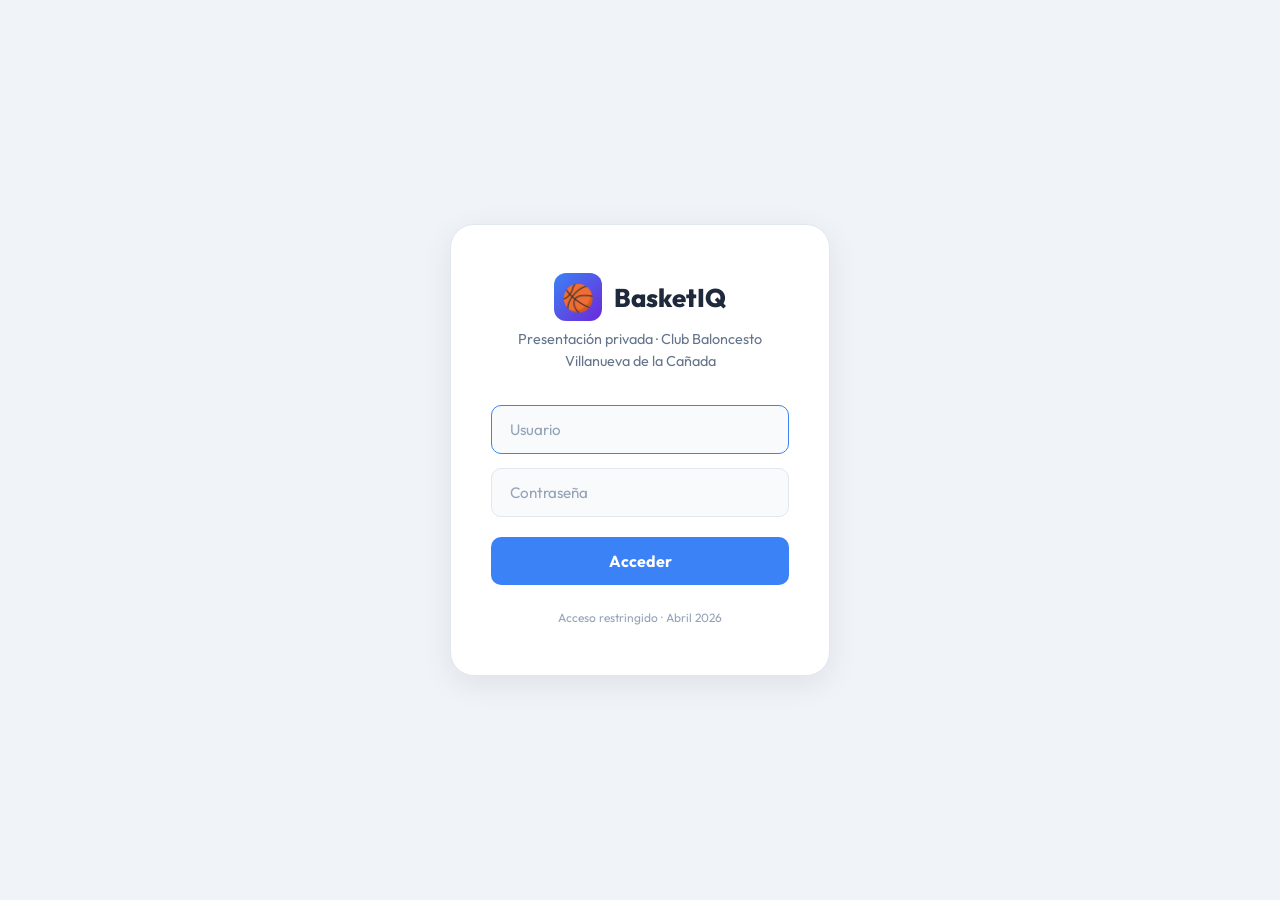
==== pitch-club-deploy/index.html @ 44822c70 "feat: add basketball emoji favicon" ====
<!DOCTYPE html>
<html lang="es">
<head>
  <meta charset="UTF-8" />
  <meta name="viewport" content="width=device-width, initial-scale=1.0" />
  <meta name="robots" content="noindex, nofollow" />
  <link rel="icon" href="data:image/svg+xml,<svg xmlns='http://www.w3.org/2000/svg' viewBox='0 0 100 100'><text y='.9em' font-size='90'>🏀</text></svg>">
  <title>BasketIQ — Presentación Club Baloncesto Villanueva de la Cañada</title>
  <link rel="preconnect" href="https://fonts.googleapis.com" />
  <link rel="preconnect" href="https://fonts.gstatic.com" crossorigin />
  <link href="https://fonts.googleapis.com/css2?family=Outfit:wght@300;400;600;700;800&display=swap" rel="stylesheet" />
  <style>
    #login-gate{position:fixed;inset:0;z-index:10000;background:#f0f4f8;display:flex;align-items:center;justify-content:center;font-family:'Outfit',sans-serif}
    .login-box{background:#fff;border:1px solid #e2e8f0;border-radius:24px;padding:48px 40px;width:380px;max-width:90vw;text-align:center;box-shadow:0 8px 32px rgba(0,0,0,0.08)}
    .login-logo{display:flex;align-items:center;justify-content:center;gap:12px;margin-bottom:8px}
    .login-logo-mark{width:48px;height:48px;border-radius:12px;background:linear-gradient(135deg,#3b82f6,#6d28d9);display:flex;align-items:center;justify-content:center;font-size:26px}
    .login-logo-text{font-size:1.6rem;font-weight:800;color:#1e293b}
    .login-subtitle{color:#64748b;font-size:0.9rem;margin-bottom:32px}
    .login-field{width:100%;padding:14px 18px;background:#f8fafc;border:1px solid #e2e8f0;border-radius:10px;color:#1e293b;font-family:'Outfit',sans-serif;font-size:0.95rem;margin-bottom:14px;outline:none;transition:border-color .2s}
    .login-field::placeholder{color:#94a3b8}
    .login-field:focus{border-color:#3b82f6}
    .login-btn{width:100%;padding:14px;background:#3b82f6;color:#fff;border:none;border-radius:10px;font-family:'Outfit',sans-serif;font-size:1rem;font-weight:700;cursor:pointer;transition:all .2s;margin-top:6px}
    .login-btn:hover{background:#2563eb;transform:translateY(-1px)}
    .login-error{display:none;color:#ef4444;font-size:0.85rem;margin-top:14px}
    .login-footer{color:#94a3b8;font-size:0.75rem;margin-top:24px}
    :root{--bg:#f8fafc;--text:#1e293b;--muted:#64748b;--blue:#2563eb;--blue-dim:rgba(37,99,235,0.08);--blue-glow:rgba(37,99,235,0.25);--red:#dc2626;--green:#059669;--wa-green:#25d366;--glass:rgba(255,255,255,0.85);--glass-border:rgba(0,0,0,0.08);--card-shadow:0 2px 12px rgba(0,0,0,0.06)}
    *,*::before,*::after{margin:0;padding:0;box-sizing:border-box}
    html{scroll-behavior:smooth}
    body{font-family:'Outfit',sans-serif;background:var(--bg);color:var(--text)}
    #topnav{position:fixed;top:0;left:0;right:0;z-index:900;background:rgba(248,250,252,0.92);backdrop-filter:blur(12px);border-bottom:1px solid var(--glass-border);display:flex;align-items:center;justify-content:space-between;padding:0 40px;height:48px}
    .nav-logo{display:flex;align-items:center;gap:8px;font-weight:800;font-size:1.1rem;color:var(--text);text-decoration:none}
    .nav-logo-mark{width:32px;height:32px;border-radius:8px;background:linear-gradient(135deg,var(--blue),#6d28d9);display:flex;align-items:center;justify-content:center;font-size:17px}
    .nav-links{display:flex;gap:4px}
    .nav-links a{color:var(--muted);text-decoration:none;font-size:0.85rem;font-weight:600;padding:8px 14px;border-radius:8px;transition:all .2s}
    .nav-links a:hover{color:var(--text);background:rgba(0,0,0,0.04)}
    .nav-links a.active{color:var(--blue);background:var(--blue-dim)}
    .section{padding:40px 60px 30px;position:relative;overflow:hidden;min-height:100vh;display:flex;flex-direction:column;justify-content:center}
    .section:first-of-type{padding-top:70px}
    .section-inner{max-width:1200px;margin:0 auto}
    .blob{position:absolute;border-radius:50%;filter:blur(100px);opacity:0.05;pointer-events:none;z-index:0}
    .eyebrow{font-size:10px;font-weight:700;text-transform:uppercase;letter-spacing:0.16em;color:var(--blue);margin-bottom:8px}
    h1{font-size:clamp(2rem,3.5vw,3.2rem);font-weight:800;line-height:1.08;margin-bottom:12px;color:var(--text)}
    h2{font-size:clamp(1.6rem,2.6vw,2.2rem);font-weight:800;line-height:1.12;margin-bottom:10px;color:var(--text)}
    h3{font-size:1rem;font-weight:700;margin-bottom:6px;color:var(--text)}
    p{color:var(--muted);line-height:1.6;font-size:0.9rem}
    .accent-blue{color:var(--blue)}
    .text-strong{color:var(--text);font-weight:600}
    .card{background:var(--glass);border:1px solid var(--glass-border);border-radius:14px;padding:16px 20px;box-shadow:var(--card-shadow)}
    .badge{display:inline-block;padding:5px 14px;border-radius:20px;font-size:11px;font-weight:700;text-transform:uppercase}
    .badge-blue{background:var(--blue-dim);color:var(--blue)}
    .badge-green{background:rgba(5,150,105,0.1);color:var(--green)}
    .logo-hero{display:flex;align-items:center;justify-content:center;gap:10px;margin-bottom:16px}
    .logo-mark{width:46px;height:46px;border-radius:12px;background:linear-gradient(135deg,var(--blue),#6d28d9);display:flex;align-items:center;justify-content:center;font-size:26px}
    .logo-text{font-size:1.8rem;font-weight:800}
    .two-col{display:flex;gap:32px;align-items:center;width:100%;max-width:1200px;margin:0 auto}
    .col-left{flex:1;position:relative;z-index:1}
    .col-right{flex:1;position:relative;z-index:1}
    .features-grid{display:grid;grid-template-columns:repeat(3,1fr);gap:14px;max-width:1200px;margin:0 auto}
    .feature-card{background:var(--glass);border:1px solid var(--glass-border);border-radius:14px;padding:18px;text-align:center;box-shadow:var(--card-shadow);transition:transform .2s,box-shadow .2s}
    .feature-card:hover{transform:translateY(-3px);box-shadow:0 8px 24px rgba(0,0,0,0.1)}
    .feature-icon{font-size:32px;margin-bottom:8px}
    .carousel-slide .wa-body .wa-row{display:none!important}
    .carousel-slide .wa-body .wa-row.wa-on{display:flex!important}
    .wa-typing{display:flex;align-items:center;gap:4px;padding:8px 14px;background:#202c33;border-radius:10px;max-width:70px}
    .wa-typing-dot{width:6px;height:6px;border-radius:50%;background:rgba(255,255,255,0.4);animation:waTyping 1.2s infinite}
    .wa-typing-dot:nth-child(2){animation-delay:.2s}
    .wa-typing-dot:nth-child(3){animation-delay:.4s}
    @keyframes waTyping{0%,60%,100%{opacity:.3;transform:translateY(0)}30%{opacity:1;transform:translateY(-3px)}}
    .wa-context-label{display:inline-flex;align-items:center;gap:6px;font-size:0.8rem;font-weight:600;color:var(--muted);margin-bottom:12px;padding:6px 14px;border-radius:20px;background:rgba(37,211,102,0.08);border:1px solid rgba(37,211,102,0.2)}
    .wa-window{border-radius:20px;overflow:hidden;box-shadow:0 16px 48px rgba(0,0,0,0.15)}
    .wa-header{background:#1b6b5c;padding:10px 14px;display:flex;align-items:center;gap:10px}
    .wa-avatar{width:34px;height:34px;border-radius:50%;background:linear-gradient(135deg,#3b82f6,#6d28d9);display:flex;align-items:center;justify-content:center;font-size:18px;font-weight:800;color:#fff}
    .wa-name{font-size:15px;font-weight:700;color:#fff}
    .wa-status{font-size:11px;color:rgba(255,255,255,0.65)}
    .wa-body{background:#111b21;padding:10px;display:flex;flex-direction:column;gap:6px;max-height:55vh;overflow-y:auto}
    .wa-row{display:flex;flex-direction:column}
    .wa-row.out{align-items:flex-end}
    .wa-row.in{align-items:flex-start}
    .wa-bubble{max-width:85%;padding:8px 12px;border-radius:10px;font-size:11.5px;line-height:1.45;color:#e9edef}
    .wa-bubble.out{background:#005c4b;color:#e9f5f3}
    .wa-bubble.in{background:#202c33}
    .wa-meta{font-size:10px;color:rgba(255,255,255,0.38);margin-top:3px}
    .wa-label{font-size:10px;color:#53bdeb;font-weight:700;margin-bottom:5px}
    .wa-list{list-style:none;margin-top:4px;display:flex;flex-direction:column;gap:2px}
    .wa-list li{font-size:10.5px;color:#c8d3db;padding-left:8px;border-left:2px solid var(--wa-green)}
    .carousel-wrap{position:relative;max-width:1200px;margin:0 auto}
    .carousel-pills{display:flex;gap:6px;justify-content:center;margin-bottom:16px;flex-wrap:wrap}
    .carousel-pill{padding:6px 14px;border-radius:20px;font-size:0.78rem;font-weight:600;border:1px solid var(--glass-border);background:var(--glass);color:var(--muted);cursor:pointer;transition:all .2s;box-shadow:var(--card-shadow)}
    .carousel-pill.active{background:var(--blue);color:#fff;border-color:var(--blue)}
    .carousel-pill:hover:not(.active){color:var(--text);border-color:var(--blue)}
    .carousel-track{position:relative;overflow:hidden}
    .carousel-slide{display:none}
    .carousel-slide.active{display:flex;gap:32px;align-items:flex-start}
    .carousel-arrows{display:flex;gap:12px;justify-content:center;margin-top:14px}
    .carousel-arrow{width:38px;height:38px;border-radius:50%;background:var(--glass);border:1px solid var(--glass-border);display:flex;align-items:center;justify-content:center;cursor:pointer;font-size:18px;color:var(--muted);transition:all .2s;box-shadow:var(--card-shadow)}
    .carousel-arrow:hover{color:var(--blue);border-color:var(--blue);transform:scale(1.08)}
    .scroll-hint{display:flex;align-items:center;justify-content:center;gap:6px;margin-top:20px;padding:10px;color:var(--blue);font-size:0.8rem;font-weight:600;text-decoration:none;opacity:0.7;transition:opacity .2s}
    .scroll-hint:hover{opacity:1}
    .scroll-hint svg{animation:bounceDown 1.5s infinite}
    @keyframes bounceDown{0%,100%{transform:translateY(0)}50%{transform:translateY(4px)}}
    .cta-box{background:linear-gradient(135deg,rgba(37,99,235,0.08),rgba(139,92,246,0.06));border:1px solid rgba(37,99,235,0.2);border-radius:16px;padding:40px;text-align:center;max-width:720px;box-shadow:var(--card-shadow)}
    .cta-button{display:inline-block;padding:14px 36px;background:var(--blue);color:#fff;font-size:1rem;font-weight:700;border-radius:10px;text-decoration:none;transition:all .3s;margin-top:24px}
    .cta-button:hover{background:#1d4ed8;transform:translateY(-2px)}
    .scenario-grid{display:grid;grid-template-columns:repeat(3,1fr);gap:14px;max-width:1200px;margin:16px auto 0}
    .scenario-card{background:var(--glass);border:1px solid var(--glass-border);border-radius:14px;padding:18px;box-shadow:var(--card-shadow);transition:transform .2s}
    .scenario-card:hover{transform:translateY(-2px)}
    .scenario-icon{font-size:30px;margin-bottom:8px}
    .scenario-card h3{font-size:0.92rem;color:var(--text);margin-bottom:4px}
    .scenario-card p{font-size:0.78rem}
    .scenario-card ul{list-style:none;margin-top:8px;display:flex;flex-direction:column;gap:3px}
    .scenario-card li{font-size:0.72rem;color:var(--muted);padding-left:8px;border-left:2px solid var(--blue)}
    @media(max-width:1440px){
      .section{padding:36px 40px 28px}.section:first-of-type{padding-top:64px}
      .two-col,.carousel-slide.active{gap:24px}.features-grid,.scenario-grid{gap:12px}
      #topnav{padding:0 24px;height:44px}.nav-links a{padding:5px 10px;font-size:0.78rem}
      .collab-grid{grid-template-columns:1fr 1fr!important}
      .feature-card{padding:14px}.feature-icon{font-size:28px;margin-bottom:6px}
      .feature-card h3{font-size:0.9rem}.feature-card p{font-size:0.82rem}
      .carousel-pills{margin-bottom:12px}
    }
    @media(max-height:900px){
      .section{padding:28px 48px 20px}.section:first-of-type{padding-top:60px}
      h1{font-size:clamp(1.7rem,3vw,2.4rem);margin-bottom:8px}
      h2{font-size:clamp(1.4rem,2.4vw,1.8rem);margin-bottom:8px}
      h3{font-size:0.9rem;margin-bottom:4px}
      p{font-size:0.84rem;line-height:1.5}
      .eyebrow{font-size:9px;margin-bottom:6px}
      .logo-hero{margin-bottom:10px;gap:8px}
      .logo-mark{width:38px;height:38px;font-size:22px;border-radius:10px}
      .logo-text{font-size:1.5rem}
      .features-grid{gap:10px}.feature-card{padding:12px}
      .feature-icon{font-size:24px;margin-bottom:4px}
      .feature-card h3{font-size:0.82rem}.feature-card p{font-size:0.76rem}
      .card{padding:12px 16px;border-radius:12px}
      .carousel-pills{margin-bottom:10px}
      .carousel-pill{padding:5px 12px;font-size:0.72rem}
      .carousel-arrows{margin-top:8px}
      .carousel-arrow{width:32px;height:32px;font-size:14px}
      .wa-window{border-radius:14px}
      .wa-header{padding:8px 12px}
      .wa-avatar{width:28px;height:28px;font-size:13px}
      .wa-name{font-size:12px}.wa-status{font-size:9px}
      .wa-body{padding:8px;gap:4px;max-height:45vh}
      .wa-bubble{padding:6px 10px;font-size:10.5px;line-height:1.4;border-radius:8px}
      .wa-meta{font-size:8px}
      .wa-label{font-size:8.5px}
      .wa-list li{font-size:9.5px}
      .wa-context-label{font-size:0.7rem;padding:4px 10px;margin-bottom:6px}
      .scenario-grid{gap:10px;margin-top:12px}
      .scenario-card{padding:14px}
      .scenario-icon{font-size:24px;margin-bottom:6px}
      .scenario-card h3{font-size:0.84rem}
      .scenario-card p{font-size:0.72rem}
      .scenario-card li{font-size:0.68rem}
      #topnav{height:40px}
      .nav-logo{font-size:0.95rem}
      .nav-logo-mark{width:26px;height:26px;font-size:14px}
      /* Founders compact for laptop */
      #s7{padding-top:20px!important;padding-bottom:10px!important}
      #s7 h2{margin-bottom:2px!important}
      #s7>.section-inner>p{margin-bottom:14px!important;font-size:0.82rem!important}
      #s7>.section-inner>div:last-child{gap:14px!important}
      #s7 .card>div:first-child{padding:10px 14px!important}
      #s7 .card>div:last-child{padding:10px 14px!important}
      #s7 .card h3{font-size:0.88rem!important}
      #s7 .card .avatar-ring,#s7 .card>div:first-child>div>div:first-child{width:48px!important;height:48px!important}
      #s7 .card>div:first-child>div{gap:10px!important}
      #s7 .card>div:last-child>p:first-child{font-size:0.7rem!important;line-height:1.5!important;margin-bottom:8px!important}
      #s7 .card>div:last-child>div{padding:8px 10px!important;margin-bottom:8px!important}
      #s7 .card>div:last-child>div>div{gap:4px!important}
      #s7 .card>div:last-child>div>div>div span{font-size:12px!important}
      #s7 .card>div:last-child>div>div>div>div>p{font-size:0.62rem!important}
      #s7 .card>div:last-child>p[style*="uppercase"]{font-size:0.6rem!important;margin-bottom:4px!important}
      #s7 .card>div:last-child>div[style*="flex-direction:column"]>div{padding:3px 0!important}
      #s7 .card>div:last-child>div[style*="flex-direction:column"]>div p{font-size:0.62rem!important}
      #s7 .card>div:last-child>div[style*="flex-direction:column"]>div p+p{font-size:0.56rem!important}
      #s7 .card>div:last-child>div[style*="flex-wrap"]{gap:3px!important;margin-bottom:8px!important}
      #s7 .card>div:last-child>div[style*="flex-wrap"] span{font-size:0.54rem!important;padding:2px 6px!important}
      #s7 .card>div:last-child>div[style*="border-left"]{padding:6px 10px!important}
      #s7 .card>div:last-child>div[style*="border-left"] p{font-size:0.62rem!important;line-height:1.4!important}
      #s7 .card>div:last-child>div[style*="grid-template"]{gap:4px!important;margin-bottom:8px!important}
      #s7 .card>div:last-child>div[style*="grid-template"]>div{padding:5px 4px!important}
      #s7 .card>div:last-child>div[style*="grid-template"]>div>p:first-child{font-size:0.78rem!important}
      #s7 .card>div:last-child>div[style*="grid-template"]>div>p:last-child{font-size:0.5rem!important}
    }
    @media(max-width:1200px){
      .section{padding:48px 32px 40px}
      .two-col,.carousel-slide.active{flex-direction:column;gap:24px}
      .features-grid{grid-template-columns:repeat(2,1fr)}
      .scenario-grid{grid-template-columns:repeat(2,1fr)}
      .phase-grid-3{grid-template-columns:repeat(2,1fr)!important}
      .collab-grid{grid-template-columns:1fr!important}
      .onto-main-grid{grid-template-columns:1fr!important;gap:24px!important}
      .onto-main-grid>div:nth-child(2){order:-1}
      .onto-arrows-abs{display:none!important}
    }
    @media(max-width:768px){
      .section{padding:32px 20px}.section:first-of-type{padding-top:80px}
      .features-grid,.scenario-grid{grid-template-columns:1fr}
      .carousel-pills{gap:6px}.carousel-pill{padding:6px 12px;font-size:0.75rem}
      .nav-links{display:none}h1{font-size:2rem}h2{font-size:1.6rem}
      .phase-grid-3{grid-template-columns:1fr!important}
    }
  </style>
</head>
<body>
  <div id="login-gate">
    <div class="login-box">
      <div class="login-logo"><div class="login-logo-mark">🏀</div><span class="login-logo-text">BasketIQ</span></div>
      <p class="login-subtitle">Presentación privada · Club Baloncesto Villanueva de la Cañada</p>
      <form id="login-form" autocomplete="off">
        <input class="login-field" id="user-input" type="text" placeholder="Usuario" autofocus />
        <input class="login-field" id="pass-input" type="password" placeholder="Contraseña" />
        <button class="login-btn" type="submit">Acceder</button>
        <p class="login-error" id="login-error">Usuario o contraseña incorrectos</p>
      </form>
      <p class="login-footer">Acceso restringido · Abril 2026</p>
    </div>
  </div>
  <div id="pitch-wrap" style="display:none;">
  <nav id="topnav">
    <a href="#s1" class="nav-logo"><div class="nav-logo-mark">🏀</div>BasketIQ</a>
    <div class="nav-links">
      <a href="#s1" data-section="s1">Inicio</a>
      <a href="#s2" data-section="s2">Qué es</a>
      <a href="#carousel-section" data-section="carousel-section">Ejemplos</a>
      <a href="#s3" data-section="s3">Casos de uso</a>
      <a href="#s4" data-section="s4">Tecnología</a>
      <a href="#s5" data-section="s5">Roadmap</a>
      <a href="#s5b" data-section="s5b">Colaboración</a>
      <a href="#s7" data-section="s7">Fundadores</a>
    </div>
  </nav>

  <!-- ══ Hero ══ -->
  <section id="s1" class="section" style="text-align:center;">
    <div class="blob" style="width:500px;height:500px;background:linear-gradient(135deg,var(--blue),#6d28d9);top:-150px;left:-100px;"></div>
    <div class="blob" style="width:400px;height:400px;background:var(--red);bottom:-100px;right:-150px;"></div>
    <div class="section-inner">
      <div class="logo-hero"><div class="logo-mark">🏀</div><span class="logo-text">BasketIQ</span></div>
      <div class="eyebrow">Presentación Club Baloncesto Villanueva de la Cañada</div>
      <h1>Tu asistente inteligente<br>para el día a día del <span class="accent-blue">club</span></h1>
      <p style="max-width:720px;margin:0 auto 20px;font-size:1rem;">Una inteligencia artificial que responde tus preguntas, te ayuda a planificar y te ahorra horas de trabajo. Todo desde WhatsApp.</p>
      <div class="features-grid">
        <div class="feature-card"><div class="feature-icon">💬</div><h3>Pregunta y obtén respuestas</h3><p>Ejercicios, progresiones, correcciones. Como hablar con un experto.</p></div>
        <div class="feature-card"><div class="feature-icon">📊</div><h3>Organiza tu temporada</h3><p>Planificación, scouting, evaluaciones. Todo en un mismo lugar.</p></div>
        <div class="feature-card"><div class="feature-icon">⚡</div><h3>Ahorra tiempo</h3><p>Deja que la IA haga el trabajo pesado. Céntrate en entrenar.</p></div>
      </div>
    </div>
  </section>

  <!-- ══ Quick Win #1 ══ -->
  <section id="s2" class="section" style="text-align:center;">
    <div class="blob" style="width:500px;height:500px;background:var(--blue);top:-100px;left:50%;transform:translateX(-50%);"></div>
    <div class="section-inner">
      <div class="eyebrow">Quick Win #1: Preparación y Ejecución de Entrenamientos</div>
      <h2>La IA que conoce tu <span class="accent-blue">contexto</span></h2>
      <p style="max-width:800px;margin:0 auto 16px;">BasketIQ no solo responde preguntas. Conoce tu programa, tu progresión y adapta las recomendaciones a donde estás y hacia dónde vas.</p>
      <div class="features-grid" style="max-width:1100px;">
        <div class="feature-card"><div class="feature-icon">💬</div><h3>Consulta de ejercicios</h3><p>Con contexto de tu programación y nivel del equipo</p></div>
        <div class="feature-card"><div class="feature-icon">📈</div><h3>Progresiones inteligentes</h3><p>Sabe qué habéis trabajado y qué viene después</p></div>
        <div class="feature-card"><div class="feature-icon">💪</div><h3>Preparación física</h3><p>Trabajo aeróbico, fuerza, agilidad adaptado a edad</p></div>
        <div class="feature-card"><div class="feature-icon">🔄</div><h3>Feedback continuo</h3><p>Ajusta la programación según tus observaciones</p></div>
        <div class="feature-card"><div class="feature-icon">✅</div><h3>Gestión asistencias</h3><p>Control de quién viene y adapta los grupos</p></div>
        <div class="feature-card"><div class="feature-icon">📝</div><h3>Registro post-sesión</h3><p>Reflexión sobre qué funcionó para mejorar</p></div>
      </div>
    </div>
  </section>

  <!-- ══ Carousel: 5 Ejemplos WhatsApp ══ -->
  <section id="carousel-section" class="section">
    <div class="blob" style="width:400px;height:400px;background:var(--blue);top:-80px;left:-100px;"></div>
    <div class="section-inner">
      <div style="text-align:center;margin-bottom:12px;">
        <div class="eyebrow">Así funciona en la práctica</div>
        <h2>Ejemplos reales en <span class="accent-blue">WhatsApp</span></h2>
        <p style="max-width:700px;margin:0 auto 4px;">Navega entre los 5 ejemplos para ver cómo BasketIQ asiste al entrenador en su día a día.</p>
      </div>
      <div class="carousel-wrap">
        <div class="carousel-pills">
          <button class="carousel-pill active" data-slide="0">1. Contexto</button>
          <button class="carousel-pill" data-slide="1">2. Prep. Física</button>
          <button class="carousel-pill" data-slide="2">3. Feedback</button>
          <button class="carousel-pill" data-slide="3">4. Crónicas</button>
          <button class="carousel-pill" data-slide="4">5. Multimedia</button>
        </div>
        <div class="carousel-track">

          <!-- Carousel 1: Contexto -->
          <div class="carousel-slide active" data-index="0">
            <div class="col-left">
              <div class="eyebrow">Ejemplo 1: Contexto de Programación</div>
              <h2>La IA conoce<br>tu <span class="accent-blue">progresión</span></h2>
              <p style="margin-bottom:20px;">Es miércoles por la tarde. Necesitas ejercicios para tu Sub-14. La IA sabe que llevas 3 semanas trabajando defensa individual y que el objetivo del mes es transiciones.</p>
              <div class="card" style="background:var(--blue-dim);margin-bottom:14px;">
                <h3 style="color:var(--blue);margin-bottom:10px;">🧠 Contexto que tiene la IA:</h3>
                <ul style="list-style:none;display:flex;flex-direction:column;gap:8px;">
                  <li style="font-size:0.88rem;color:var(--muted);">• Equipo: Sub-14 Masculino</li>
                  <li style="font-size:0.88rem;color:var(--muted);">• Mes actual: Septiembre (pretemporada)</li>
                  <li style="font-size:0.88rem;color:var(--muted);">• Semanas previas: Defensa individual (postura, desplazamientos)</li>
                  <li style="font-size:0.88rem;color:var(--muted);">• Objetivo del mes: Transiciones defensa-ataque</li>
                  <li style="font-size:0.88rem;color:var(--muted);">• Próxima sesión: Miércoles 18:00-19:30h</li>
                </ul>
              </div>
              <div class="card"><p style="font-size:0.88rem;"><strong style="color:var(--blue);">💡 Diferencia clave:</strong> No te da ejercicios genéricos. Te da LA PROGRESIÓN LÓGICA basada en lo que ya habéis trabajado.</p></div>
            </div>
            <div class="col-right">
              <div class="wa-context-label">📱 Así se ve en tu WhatsApp</div>
              <div class="wa-window">
                <div class="wa-header"><div class="wa-avatar">IQ</div><div><div class="wa-name">BasketIQ Assistant</div><div class="wa-status">● Disponible 24/7</div></div></div>
                <div class="wa-body">
                  <div class="wa-row out"><div class="wa-bubble out">Necesito ejercicios para mañana, defensa y transiciones</div><div class="wa-meta">16:15</div></div>
                  <div class="wa-row in"><div class="wa-bubble in" style="background:rgba(59,130,246,0.15);"><div class="wa-label">📊 Contexto detectado</div>Sub-14 · Miércoles 18:00h<br>Llevas 3 semanas en defensa individual.<br>Objetivo mes: transiciones def-ataque</div><div class="wa-meta">16:15</div></div>
                  <div class="wa-row in"><div class="wa-bubble in"><div class="wa-label">BasketIQ · Progresión Sugerida</div>Perfecto momento para <strong>conectar defensa con transición</strong>. Progresión:<ul class="wa-list"><li><strong>Calentamiento (10'):</strong> Desplazamientos defensivos + sprint</li><li><strong>Drill 1 (15'):</strong> 1c1 → contraataque 1c0</li><li><strong>Drill 2 (20'):</strong> 2c2 → rebote def → transición 2c1</li><li><strong>Drill 3 (15'):</strong> 3c3 media pista con reglas transición</li><li><strong>Juego (25'):</strong> 5c5 con bonus puntos en transición</li></ul><div style="margin-top:8px;padding:8px;background:rgba(16,185,129,0.1);border-radius:6px;font-size:11px;">✓ Conecta con trabajo previo de defensa individual<br>✓ Introduce objetivo del mes (transiciones)<br>✓ Progresión lógica: 1c1 → 2c2 → 3c3 → 5c5</div></div><div class="wa-meta">16:16</div></div>
                </div>
              </div>
            </div>
          </div>

          <!-- Carousel 2: Prep. Física -->
          <div class="carousel-slide" data-index="1">
            <div class="col-left">
              <div class="eyebrow">Ejemplo 2: Preparación Física</div>
              <h2>Trabajo físico<br><span class="accent-blue">adaptado</span> a la edad</h2>
              <p style="margin-bottom:20px;">La IA conoce las recomendaciones de OMS, NSCA y federaciones. No es lo mismo Sub-12 (juegos y peso corporal) que Sub-16 (ya pueden hacer fuerza supervisada).</p>
              <div class="card" style="margin-bottom:14px;"><h3 style="color:var(--blue);margin-bottom:10px;">📚 Fuentes Integradas:</h3><ul style="list-style:none;display:flex;flex-direction:column;gap:8px;"><li style="font-size:0.88rem;color:var(--muted);">• OMS: Recomendaciones actividad física 5-17 años</li><li style="font-size:0.88rem;color:var(--muted);">• NSCA: Youth Resistance Training (seguridad)</li><li style="font-size:0.88rem;color:var(--muted);">• USA Basketball: Ratios entreno/competición</li><li style="font-size:0.88rem;color:var(--muted);">• Swedish Framework: Desarrollo físico por etapas</li></ul></div>
              <div class="card" style="background:var(--blue-dim);"><h3 style="color:var(--blue);margin-bottom:10px;">⚡ Diferencias Clave por Edad:</h3><ul style="list-style:none;display:flex;flex-direction:column;gap:8px;"><li style="font-size:0.88rem;color:var(--muted);"><strong class="text-strong">Sub-10/12:</strong> Juegos, coordinación, NO cargas</li><li style="font-size:0.88rem;color:var(--muted);"><strong class="text-strong">Sub-14:</strong> Base aeróbica, introducir fuerza ligera</li><li style="font-size:0.88rem;color:var(--muted);"><strong class="text-strong">Sub-16/18:</strong> Fuerza funcional, potencia, prevención</li></ul></div>
            </div>
            <div class="col-right">
              <div class="wa-context-label">📱 Así se ve en tu WhatsApp</div>
              <div class="wa-window">
                <div class="wa-header"><div class="wa-avatar">IQ</div><div><div class="wa-name">BasketIQ Assistant</div><div class="wa-status">● Disponible 24/7</div></div></div>
                <div class="wa-body">
                  <div class="wa-row out"><div class="wa-bubble out">Necesito trabajo físico específico para Sub-16 en pretemporada</div><div class="wa-meta">09:12</div></div>
                  <div class="wa-row in"><div class="wa-bubble in"><div class="wa-label">BasketIQ · Preparación Física Sub-16</div>Para Sub-16 en pretemporada, priorizamos <strong>base aeróbica + fuerza funcional</strong>:<ul class="wa-list"><li><strong>Aeróbico:</strong> Intervalos pista entera (30"/30" x 8 series)</li><li><strong>Fuerza tren inferior:</strong> Sentadillas, lunges, saltos (3x12)</li><li><strong>Core:</strong> Planks, russian twist (3x30")</li><li><strong>Agilidad:</strong> Escalera coordinación + cambios dirección</li></ul><div style="margin-top:8px;padding:8px;background:rgba(251,191,36,0.1);border-radius:6px;font-size:11px;">⚠️ Sub-16: Ya pueden hacer fuerza supervisada.<br>Ratio: 60% aeróbico, 30% fuerza, 10% flexibilidad.</div></div><div class="wa-meta">09:13</div></div>
                  <div class="wa-row out"><div class="wa-bubble out">¿Y para Sub-12? Tengo ese equipo también</div><div class="wa-meta">09:14</div></div>
                  <div class="wa-row in"><div class="wa-bubble in"><div class="wa-label">BasketIQ · Preparación Física Sub-12</div><strong>Sub-12 es diferente</strong> — prioridad en <strong>desarrollo motor y diversión</strong>:<ul class="wa-list"><li><strong>Juegos aeróbicos:</strong> Relevos, pilla-pilla con balón</li><li><strong>Saltos y coordinación:</strong> Comba, saltos a una pierna</li><li><strong>Fuerza con peso corporal:</strong> Animales (rana, cangrejo, oso)</li><li><strong>NO fuerza con cargas</strong> — demasiado jóvenes</li></ul><div style="margin-top:8px;padding:8px;background:rgba(16,185,129,0.1);border-radius:6px;font-size:11px;">✓ OMS recomienda: 60 min/día actividad moderada-vigorosa<br>✓ Fuerza ósea 3 días/semana (saltos, no cargas)</div></div><div class="wa-meta">09:15</div></div>
                </div>
              </div>
            </div>
          </div>

          <!-- Carousel 3: Feedback -->
          <div class="carousel-slide" data-index="2">
            <div class="col-left">
              <div class="eyebrow">Ejemplo 3: Feedback y Ajuste</div>
              <h2>La IA aprende<br>de tu <span class="accent-blue">feedback</span></h2>
              <p style="margin-bottom:20px;">Después de cada sesión, le cuentas a la IA qué funcionó y qué no. Esto ajusta automáticamente la programación futura.</p>
              <div class="card" style="margin-bottom:14px;background:var(--blue-dim);"><h3 style="color:var(--blue);margin-bottom:10px;">🔄 Ciclo de Mejora Continua:</h3><ul style="list-style:none;display:flex;flex-direction:column;gap:8px;"><li style="font-size:0.88rem;color:var(--muted);">1. <strong class="text-strong">Planificas</strong> la sesión con IA</li><li style="font-size:0.88rem;color:var(--muted);">2. <strong class="text-strong">Ejecutas</strong> el entrenamiento</li><li style="font-size:0.88rem;color:var(--muted);">3. <strong class="text-strong">Registras</strong> feedback post-sesión</li><li style="font-size:0.88rem;color:var(--muted);">4. <strong class="text-strong">IA ajusta</strong> próximas sesiones</li></ul></div>
              <div class="card"><p style="font-size:0.88rem;"><strong style="color:var(--green);">✓ Resultado:</strong> Tu programación mejora cada semana. No repites errores. La IA adapta el ritmo al nivel real del equipo.</p></div>
            </div>
            <div class="col-right">
              <div class="wa-context-label">📱 Así se ve en tu WhatsApp</div>
              <div class="wa-window">
                <div class="wa-header"><div class="wa-avatar">IQ</div><div><div class="wa-name">BasketIQ Assistant</div><div class="wa-status">● Disponible 24/7</div></div></div>
                <div class="wa-body">
                  <div class="wa-row out"><div class="wa-bubble out">El drill de 2c2 con transición de ayer fue muy caótico. Los chicos no entendían cuándo empezaba la transición</div><div class="wa-meta">Jueves 20:15</div></div>
                  <div class="wa-row in"><div class="wa-bubble in"><div class="wa-label">BasketIQ · Registro y Ajuste</div>Gracias por el feedback. He registrado:<br><strong>"Drill 2c2→transición: caótico, falta claridad en inicio"</strong><br><br><strong>Ajuste sugerido para próxima vez:</strong><ul class="wa-list"><li>Añadir señal clara: rebote defensivo = START transición</li><li>Simplificar: 2c2 media pista primero, luego pista completa</li><li>Regresión: Hacer primero 2c1 (ventaja numérica)</li></ul></div><div class="wa-meta">20:16</div></div>
                  <div class="wa-row out"><div class="wa-bubble out">Perfecto. ¿Y para la semana que viene?</div><div class="wa-meta">20:17</div></div>
                  <div class="wa-row in"><div class="wa-bubble in"><div class="wa-label">BasketIQ · Plan Ajustado</div>He modificado tu programación:<br><br><strong>Lunes:</strong> Repetir 2c1 controlado (ventaja)<br><strong>Miércoles:</strong> 2c2 media pista con señal clara<br><strong>Viernes:</strong> Si funciona, probar pista completa<div style="margin-top:8px;padding:8px;background:rgba(59,130,246,0.1);border-radius:6px;font-size:11px;">📊 Progresión ajustada basada en tu feedback.<br>No avanzamos hasta dominar el paso anterior.</div></div><div class="wa-meta">20:17</div></div>
                </div>
              </div>
            </div>
          </div>

          <!-- Carousel 4: Crónicas -->
          <div class="carousel-slide" data-index="3">
            <div class="col-left">
              <div class="eyebrow">Ejemplo 4: Crónicas Postpartido</div>
              <h2>Genera crónicas<br><span class="accent-blue">sin esfuerzo</span></h2>
              <p style="margin-bottom:20px;">Fin del partido. Dictas tus observaciones a la IA por WhatsApp. En 2 minutos tienes una crónica completa lista para compartir con familias y redes sociales.</p>
              <div class="card" style="margin-bottom:14px;"><h3 style="color:#ef4444;margin-bottom:10px;">❌ Sin BasketIQ:</h3><ul style="list-style:none;display:flex;flex-direction:column;gap:8px;"><li style="font-size:0.88rem;color:var(--muted);">• Llegar a casa a las 23:00h</li><li style="font-size:0.88rem;color:var(--muted);">• Escribir crónica durante 1 hora</li><li style="font-size:0.88rem;color:var(--muted);">• Padres esperando hasta el lunes</li></ul></div>
              <div class="card" style="background:var(--blue-dim);"><h3 style="color:var(--blue);margin-bottom:10px;">✓ Con BasketIQ:</h3><ul style="list-style:none;display:flex;flex-direction:column;gap:8px;"><li style="font-size:0.88rem;color:var(--muted);">• Dictas notas en el coche (2 min)</li><li style="font-size:0.88rem;color:var(--muted);">• IA genera crónica completa</li><li style="font-size:0.88rem;color:var(--muted);">• Familias reciben info esa noche</li></ul></div>
            </div>
            <div class="col-right">
              <div class="wa-context-label">📱 Así se ve en tu WhatsApp</div>
              <div class="wa-window">
                <div class="wa-header"><div class="wa-avatar">IQ</div><div><div class="wa-name">BasketIQ Assistant</div><div class="wa-status">● Disponible 24/7</div></div></div>
                <div class="wa-body">
                  <div class="wa-row out"><div class="wa-bubble out">🎤 [Audio 1:34] Crónica partido Sub-14: Victoria 68-54 contra Las Rozas. Gran partido defensivo. Muy bien los rebotes. Destacar a Pablo #7 con 18 puntos y Marcos #12 con 8 asistencias. En negativo, muchas pérdidas en el tercer cuarto.</div><div class="wa-meta">Sáb 21:45</div></div>
                  <div class="wa-row in"><div class="wa-bubble in"><div class="wa-label">BasketIQ · Generando crónica...</div>⏳ Procesando audio y contexto del partido...</div><div class="wa-meta">21:45</div></div>
                  <div class="wa-row in"><div class="wa-bubble in"><div class="wa-label">✓ Crónica generada</div><strong>Victoria del Sub-14 ante CB Las Rozas (68-54)</strong><br><br>Gran jornada para nuestro Sub-14 que suma su tercera victoria consecutiva. El equipo mostró una solidez defensiva destacable, controlando el rebote y limitando las opciones del rival.<br><br><strong>Destacados:</strong><br>🔥 Pablo #7: 18 puntos, MVP del partido<br>🎯 Marcos #12: 8 asistencias, gran visión de juego<br>🛡️ Gran trabajo defensivo colectivo<br><br><strong>Aspectos a mejorar:</strong><br>Tercer cuarto complicado con pérdidas de balón. Trabajaremos el cuidado del balón bajo presión esta semana.<br><br>¡Enhorabuena chicos! 🏀💙<div style="margin-top:8px;padding:8px;background:rgba(16,185,129,0.1);border-radius:6px;font-size:11px;">✓ Lista para copiar y pegar en grupo WhatsApp familias<br>✓ También disponible para RRSS con hashtags</div></div><div class="wa-meta">21:47</div></div>
                </div>
              </div>
            </div>
          </div>

          <!-- Carousel 5: Multimedia -->
          <div class="carousel-slide" data-index="4">
            <div class="col-left">
              <div class="eyebrow">Ejemplo 5: Contenidos Multimedia</div>
              <h2>Publicación<br><span class="accent-blue">automatizada</span></h2>
              <p style="margin-bottom:20px;">Padres y jugadores comparten vídeos y fotos. El entrenador modera y la IA publica automáticamente en la web del club. Sin maquetación, sin trabajo extra.</p>
              <div class="card" style="margin-bottom:14px;"><h3 style="color:#ef4444;margin-bottom:10px;">❌ Sin BasketIQ:</h3><ul style="list-style:none;display:flex;flex-direction:column;gap:8px;"><li style="font-size:0.88rem;color:var(--muted);">• Recibir vídeos por email/WhatsApp</li><li style="font-size:0.88rem;color:var(--muted);">• Descargar, editar metadata manualmente</li><li style="font-size:0.88rem;color:var(--muted);">• Subir a web, maquetar la página</li><li style="font-size:0.88rem;color:var(--muted);">• 1-2 horas por cada contenido</li></ul></div>
              <div class="card" style="background:var(--blue-dim);"><h3 style="color:var(--blue);margin-bottom:10px;">✓ Con BasketIQ:</h3><ul style="list-style:none;display:flex;flex-direction:column;gap:8px;"><li style="font-size:0.88rem;color:var(--muted);">• Reenvías link al chat de IA</li><li style="font-size:0.88rem;color:var(--muted);">• Confirmas categoría y partido</li><li style="font-size:0.88rem;color:var(--muted);">• Publicación automática en la web</li><li style="font-size:0.88rem;color:var(--muted);">• Todo en menos de 1 minuto</li></ul></div>
            </div>
            <div class="col-right">
              <div class="wa-context-label">📱 Así se ve en tu WhatsApp</div>
              <div class="wa-window">
                <div class="wa-header"><div class="wa-avatar">IQ</div><div><div class="wa-name">BasketIQ Assistant</div><div class="wa-status">● Disponible 24/7</div></div></div>
                <div class="wa-body">
                  <div style="background:rgba(255,255,255,0.03);padding:8px 12px;border-radius:8px;margin-bottom:12px;border-left:3px solid rgba(251,191,36,0.5);"><div style="font-size:0.65rem;color:#fbbf24;font-weight:700;margin-bottom:4px;">👨‍👩‍👧 Padre/Jugador → Entrenador</div><div style="font-size:0.75rem;color:#94a3b8;">"¡Mira qué jugada hicimos! He subido este reel: youtube.com/shorts/abc123"</div></div>
                  <div class="wa-row out"><div class="wa-bubble out">youtube.com/shorts/abc123</div><div class="wa-meta">Dom 19:30</div></div>
                  <div class="wa-row in"><div class="wa-bubble in"><div class="wa-label">BasketIQ · Contenido Detectado</div>🎥 He detectado un vídeo de YouTube.<br><br><strong>¿A qué partido/evento pertenece?</strong><br>Por favor indica:<br>• Categoría (ej: Sub-14)<br>• Partido/fecha (ej: vs Villanueva 7-Abril)</div><div class="wa-meta">19:30</div></div>
                  <div class="wa-row out"><div class="wa-bubble out">Sub-14 Masculino, partido vs CB Las Rozas del sábado</div><div class="wa-meta">19:31</div></div>
                  <div class="wa-row in"><div class="wa-bubble in"><div class="wa-label">✓ Confirmado</div>Perfecto. He procesado el vídeo:<br><br><strong>🏀 Sub-14 Masculino</strong><br><strong>📅 CB Las Rozas - 6 Abr 2026</strong><br><br>✅ <strong>Publicado automáticamente</strong> en:<br>• Web del club (sección Sub-14)<br>• Galería multimedia del partido<br><br>Los padres y jugadores ya pueden verlo.<div style="margin-top:8px;padding:8px;background:rgba(16,185,129,0.1);border-radius:6px;font-size:11px;">✓ Sin maquetación manual<br>✓ Sin subidas manuales<br>✓ Todo automatizado</div></div><div class="wa-meta">19:31</div></div>
                </div>
              </div>
            </div>
          </div>

        </div>
        <div class="carousel-arrows"><button class="carousel-arrow" id="prev-arrow">←</button><button class="carousel-arrow" id="next-arrow">→</button></div>
      </div>
    </div>
  </section>

  <!-- ══ Casos de Uso ══ -->
  <section id="s3" class="section">
    <div class="blob" style="width:450px;height:450px;background:var(--green);top:50%;right:-150px;"></div>
    <div class="section-inner">
      <div style="text-align:center;margin-bottom:32px;"><div class="eyebrow">Resumen de Casos de Uso</div><h2>Todo lo que necesitas<br>en <span class="accent-blue">un solo lugar</span></h2></div>
      <div class="scenario-grid">
        <div class="scenario-card" style="border:2px solid var(--blue);background:linear-gradient(135deg,rgba(37,99,235,0.04),rgba(139,92,246,0.03));"><div class="scenario-icon">🏀</div><h3>Asistente del Entrenador</h3><p>Tu copiloto diario para preparar, ejecutar y mejorar cada sesión de entrenamiento.</p><ul><li>Consulta de ejercicios con contexto de tu programación</li><li>Progresiones inteligentes adaptadas a nivel y edad</li><li>Preparación física integrada (fuerza, agilidad, aeróbico)</li><li>Feedback post-sesión y ajuste de programación</li><li>Gestión de asistencias y adaptación de grupos</li></ul></div>
        <div class="scenario-card"><div class="scenario-icon">📅</div><h3>Planificación Estratégica</h3><p>Objetivos técnicos/tácticos/físicos por mes, periodización y calendario integrado.</p><ul><li>Planificación de temporada por categorías</li><li>Diseño de pretemporada</li><li>Ratios entrenamiento/competición</li><li>Calendario con recordatorios automáticos</li></ul></div>
        <div class="scenario-card"><div class="scenario-icon">🔍</div><h3>Scouting y Análisis</h3><p>Análisis de rival y propio con estadística, vídeo y shot charts.</p><ul><li>Informes pre-partido del rival</li><li>Integración LiveStats/FIBA</li><li>Shot charts y zonas calientes</li><li>Análisis de quintetos y eficiencia</li></ul></div>
        <div class="scenario-card"><div class="scenario-icon">👤</div><h3>Gestión de Jugadores</h3><p>Evaluaciones individuales, planes de desarrollo y seguimiento de progreso.</p><ul><li>Fichas técnicas/tácticas/mentales</li><li>Planes de desarrollo individual</li><li>Seguimiento de progreso trimestral</li><li>Gestión RGPD de datos personales</li></ul></div>
        <div class="scenario-card"><div class="scenario-icon">👩‍👧‍👦</div><h3>Comunicación</h3><p>Mensajes familias, protocolos de conflicto y crónicas automatizadas.</p><ul><li>Plantillas de mensajes por situación</li><li>Crónicas postpartido automatizadas</li><li>Protocolo de escalado de conflictos</li><li>Gestión de expectativas</li></ul></div>
        <div class="scenario-card"><div class="scenario-icon">🧑‍🏫</div><h3>Desarrollo Staff</h3><p>Formación continua, observación de sesiones y mejora del equipo técnico.</p><ul><li>Rubricas de observación de sesión</li><li>Planes de mejora continua</li><li>Biblioteca de recursos formativos</li><li>Comunidad de práctica interna</li></ul></div>
      </div>
    </div>
  </section>

  <!-- ══ Tecnología ══ -->
  <section id="s4" class="section" style="text-align:center;">
    <div class="blob" style="width:500px;height:500px;background:var(--blue);top:-100px;right:-120px;"></div>
    <div class="section-inner">
      <div class="eyebrow">¿Por qué funciona?</div>
      <h2>La tecnología detrás<br>de <span class="accent-blue">BasketIQ</span></h2>
      <p style="max-width:800px;margin:0 auto 20px;">No es magia. Es conocimiento estructurado combinado con inteligencia artificial.</p>
      <div style="display:grid;grid-template-columns:repeat(3,1fr);gap:20px;max-width:1100px;margin:0 auto;">
        <div class="card"><h3 style="color:var(--blue);margin-bottom:12px;">🧠 Ontología del Baloncesto</h3><p style="font-size:0.88rem;">Más de 2.000 conceptos técnicos estructurados: ejercicios, progresiones, correcciones. Todo conectado y validado por expertos.</p></div>
        <div class="card"><h3 style="color:var(--blue);margin-bottom:12px;">📚 Fuentes Oficiales</h3><p style="font-size:0.88rem;">Todas las respuestas citadas: USA Basketball, FEB, FIBA, expertos reconocidos. Sin alucinaciones, sin inventos.</p></div>
        <div class="card"><h3 style="color:var(--blue);margin-bottom:12px;">⚡ IA Conversacional</h3><p style="font-size:0.88rem;">Entiendes y refinas tus preguntas. Contexto conversacional como hablar con un experto vía WhatsApp.</p></div>
      </div>
      <div class="card" style="max-width:900px;margin:16px auto 0;background:var(--blue-dim);"><p style="font-size:0.88rem;"><strong style="color:var(--blue);">🔒 Cumplimiento total:</strong> RGPD, protección de datos de menores, acceso restringido por roles. Todo pensado para clubes que trabajan con cantera.</p></div>
      <a href="#s4b" class="scroll-hint">Cómo funciona por dentro <svg width="16" height="16" viewBox="0 0 16 16" fill="none"><path d="M8 3v10M4 9l4 4 4-4" stroke="currentColor" stroke-width="2" stroke-linecap="round" stroke-linejoin="round"/></svg></a>
    </div>
  </section>

  <!-- ══ Ontología Visual ══ -->
  <section id="s4b" class="section" style="text-align:center;">
    <div class="blob" style="width:500px;height:500px;background:linear-gradient(135deg,#8b5cf6,var(--blue));top:-120px;left:50%;transform:translateX(-50%);"></div>
    <div class="section-inner">
      <div class="eyebrow">Cómo Funciona la Magia</div>
      <h2>Dentro del cerebro de <span class="accent-blue">BasketIQ</span></h2>
      <p style="max-width:800px;margin:0 auto 14px;">Conocimiento estructurado + IA conversacional + feedback continuo = Asistente que mejora cada día</p>
      <div class="onto-main-grid" style="display:grid;grid-template-columns:200px auto 360px;gap:12px;align-items:stretch;margin-bottom:12px;position:relative;max-width:1400px;margin-left:auto;margin-right:auto;">
        <div style="display:flex;flex-direction:column;gap:6px;justify-content:flex-start;">
          <h4 style="color:var(--muted);font-size:0.75rem;text-transform:uppercase;letter-spacing:0.05em;margin-bottom:4px;text-align:center;">Fuentes Documentales</h4>
          <div><div style="font-size:0.6rem;color:var(--blue);font-weight:700;text-transform:uppercase;letter-spacing:0.05em;margin-bottom:6px;text-align:center;">Oficiales</div><div style="display:flex;flex-direction:column;gap:5px;"><div class="card" style="padding:5px 10px;background:rgba(239,68,68,0.06);border:1px solid rgba(239,68,68,0.2);text-align:center;"><div style="font-size:15px;margin-bottom:2px;">🇺🇸</div><div style="font-size:0.6rem;font-weight:700;">USA Basketball</div></div><div class="card" style="padding:5px 10px;background:rgba(251,191,36,0.06);border:1px solid rgba(251,191,36,0.2);text-align:center;"><div style="font-size:15px;margin-bottom:2px;">🇪🇸</div><div style="font-size:0.6rem;font-weight:700;">FEB</div></div><div class="card" style="padding:5px 10px;background:var(--blue-dim);border:1px solid rgba(37,99,235,0.2);text-align:center;"><div style="font-size:15px;margin-bottom:2px;">🌍</div><div style="font-size:0.6rem;font-weight:700;">FIBA</div></div></div></div>
          <div><div style="font-size:0.6rem;color:var(--green);font-weight:700;text-transform:uppercase;letter-spacing:0.05em;margin-bottom:6px;text-align:center;">Prestigio</div><div style="display:flex;flex-direction:column;gap:5px;"><div class="card" style="padding:5px 10px;background:rgba(168,85,247,0.06);border:1px solid rgba(168,85,247,0.2);text-align:center;"><div style="font-size:15px;margin-bottom:2px;">📖</div><div style="font-size:0.6rem;font-weight:700;">Expertos</div></div><div class="card" style="padding:5px 10px;background:rgba(5,150,105,0.06);border:1px solid rgba(5,150,105,0.2);text-align:center;"><div style="font-size:15px;margin-bottom:2px;">➕</div><div style="font-size:0.6rem;font-weight:700;">Más Fuentes</div><div style="font-size:0.5rem;color:var(--muted);margin-top:1px;">Clinics, canales...</div></div></div></div>
        </div>
        <div style="position:relative;padding:0 30px 0 40px;display:flex;align-items:center;">
          <div class="onto-arrows-abs" style="position:absolute;left:-10px;top:50%;transform:translateY(-50%);"><svg width="50" height="50" viewBox="0 0 50 50"><polygon points="0,20 35,20 35,12 50,25 35,38 35,30 0,30" fill="rgba(59,130,246,0.6)"/></svg></div>
          <div class="card" style="padding:24px 30px;background:linear-gradient(135deg,rgba(139,92,246,0.08),rgba(59,130,246,0.08));border:2px solid rgba(139,92,246,0.2);">
            <div style="position:relative;height:160px;display:flex;align-items:center;justify-content:center;">
              <div style="position:absolute;width:90px;height:90px;background:radial-gradient(circle,rgba(139,92,246,0.5),rgba(139,92,246,0.15));border-radius:50%;top:50%;left:50%;transform:translate(-50%,-50%);display:flex;align-items:center;justify-content:center;font-size:2.4rem;border:2px solid rgba(139,92,246,0.6);">🧠</div>
              <div style="position:absolute;width:38px;height:38px;background:rgba(59,130,246,0.25);border-radius:50%;top:5%;left:50%;transform:translate(-50%,-50%);border:1px solid rgba(59,130,246,0.4);"></div>
              <div style="position:absolute;width:36px;height:36px;background:rgba(239,68,68,0.25);border-radius:50%;top:22%;right:8%;transform:translate(50%,-50%);border:1px solid rgba(239,68,68,0.4);"></div>
              <div style="position:absolute;width:40px;height:40px;background:rgba(16,185,129,0.25);border-radius:50%;bottom:12%;left:6%;transform:translate(-50%,50%);border:1px solid rgba(16,185,129,0.4);"></div>
              <div style="position:absolute;width:36px;height:36px;background:rgba(251,191,36,0.25);border-radius:50%;bottom:22%;right:10%;transform:translate(50%,50%);border:1px solid rgba(251,191,36,0.4);"></div>
              <div style="position:absolute;width:34px;height:34px;background:rgba(168,85,247,0.25);border-radius:50%;top:50%;left:2%;transform:translate(-50%,-50%);border:1px solid rgba(168,85,247,0.4);"></div>
              <div style="position:absolute;width:34px;height:34px;background:rgba(59,130,246,0.25);border-radius:50%;bottom:5%;left:50%;transform:translate(-50%,50%);border:1px solid rgba(59,130,246,0.4);"></div>
              <svg style="position:absolute;width:100%;height:100%;top:0;left:0;opacity:0.25;" viewBox="0 0 100 100" preserveAspectRatio="none"><line x1="50" y1="8" x2="50" y2="50" stroke="rgba(139,92,246,0.6)" stroke-width="0.5"/><line x1="90" y1="25" x2="50" y2="50" stroke="rgba(139,92,246,0.6)" stroke-width="0.5"/><line x1="8" y1="85" x2="50" y2="50" stroke="rgba(139,92,246,0.6)" stroke-width="0.5"/><line x1="88" y1="75" x2="50" y2="50" stroke="rgba(139,92,246,0.6)" stroke-width="0.5"/><line x1="2" y1="50" x2="50" y2="50" stroke="rgba(139,92,246,0.6)" stroke-width="0.5"/><line x1="50" y1="92" x2="50" y2="50" stroke="rgba(139,92,246,0.6)" stroke-width="0.5"/></svg>
            </div>
            <div style="margin-top:10px;text-align:center;"><h3 style="color:#a78bfa;margin-bottom:4px;font-size:0.92rem;">🧠 Ontología del Baloncesto</h3><p style="font-size:0.68rem;color:var(--muted);">2.000+ conceptos conectados</p></div>
          </div>
          <div class="onto-arrows-abs" style="position:absolute;right:-12px;top:26%;transform:translateY(-50%);"><svg width="40" height="40" viewBox="0 0 40 40"><polygon points="5,15 30,15 30,8 40,20 30,32 30,25 5,25" fill="rgba(59,130,246,0.7)"/></svg></div>
          <div class="onto-arrows-abs" style="position:absolute;right:-18px;top:72%;transform:translateY(-50%);"><svg width="40" height="40" viewBox="0 0 40 40"><polygon points="35,15 10,15 10,8 0,20 10,32 10,25 35,25" fill="rgba(16,185,129,0.7)"/></svg></div>
        </div>
        <div style="display:flex;flex-direction:column;gap:0;justify-content:flex-start;align-items:stretch;">
          <h4 style="color:var(--muted);font-size:0.75rem;text-transform:uppercase;letter-spacing:0.05em;margin-bottom:4px;text-align:center;">Fuentes por Interacción</h4>
          <div style="display:flex;gap:0;flex:1;align-items:stretch;">
          <div style="display:flex;flex-direction:column;align-items:center;justify-content:center;padding:0 8px 0 0;flex-shrink:0;">
            <svg width="28" height="100%" viewBox="0 0 28 220" preserveAspectRatio="none" style="min-height:200px;"><defs><marker id="ah" markerWidth="8" markerHeight="6" refX="8" refY="3" orient="auto"><polygon points="0 0,8 3,0 6" fill="rgba(139,92,246,0.7)"/></marker></defs><path d="M14 10 L14 90 Q14 105 22 110 Q14 115 14 130 L14 210" stroke="rgba(139,92,246,0.45)" stroke-width="2" fill="none" marker-end="url(#ah)"/><text x="14" y="108" text-anchor="middle" font-size="14" fill="rgba(139,92,246,0.7)">🔄</text></svg>
          </div>
          <div style="display:flex;flex-direction:column;gap:10px;flex:1;">
            <div class="card" style="padding:12px 14px;background:var(--blue-dim);border:1px solid rgba(37,99,235,0.2);"><h4 style="color:var(--blue);font-size:0.82rem;margin-bottom:8px;">🗣️ Pregunta</h4><div style="display:flex;flex-direction:column;gap:6px;font-size:0.7rem;"><div style="background:rgba(0,0,0,0.03);padding:5px 10px;border-radius:6px;border-left:3px solid #3b82f6;"><strong class="text-strong">Lenguaje Natural</strong><br><span style="color:var(--muted);">"Ejercicios defensa Sub-14"</span></div><div style="background:rgba(0,0,0,0.03);padding:5px 10px;border-radius:6px;border-left:3px solid #8b5cf6;"><strong class="text-strong">IA interpreta</strong> + contexto</div><div style="background:rgba(0,0,0,0.03);padding:5px 10px;border-radius:6px;border-left:3px solid #a78bfa;"><strong class="text-strong">Query Ontología</strong></div></div></div>
            <div class="card" style="padding:12px 14px;background:rgba(5,150,105,0.06);border:1px solid rgba(5,150,105,0.2);"><h4 style="color:var(--green);font-size:0.82rem;margin-bottom:8px;">✅ Respuesta + Feedback</h4><div style="display:flex;flex-direction:column;gap:6px;font-size:0.7rem;"><div style="background:rgba(0,0,0,0.03);padding:5px 10px;border-radius:6px;border-left:3px solid #a78bfa;"><strong class="text-strong">Resultado Ontología</strong></div><div style="background:rgba(0,0,0,0.03);padding:5px 10px;border-radius:6px;border-left:3px solid #10b981;"><strong class="text-strong">Respuesta Citada</strong> — Ejercicios + fuentes</div><div style="background:rgba(0,0,0,0.03);padding:5px 10px;border-radius:6px;border-left:3px solid #fbbf24;"><strong class="text-strong">Feedback</strong> — "Funcionó bien"</div></div></div>
          </div>
          </div>
        </div>
      </div>
      <div class="card" style="max-width:100%;background:linear-gradient(135deg,rgba(139,92,246,0.06),rgba(59,130,246,0.06));border:1px solid rgba(139,92,246,0.2);padding:14px;"><p style="font-size:0.85rem;text-align:center;"><strong style="color:#a78bfa;">🔄 Ciclo de Mejora Continua:</strong> Cada conversación enriquece la ontología. Cada feedback hace la IA más precisa. El conocimiento crece con vosotros.</p></div>
    </div>
  </section>

  <!-- ══ Roadmap ══ -->
  <section id="s5" class="section" style="text-align:center;">
    <div class="blob" style="width:500px;height:500px;background:#a855f7;top:-100px;left:50%;transform:translateX(-50%);"></div>
    <div class="section-inner">
      <div class="eyebrow">Roadmap 2026</div>
      <h2>Próximos <span class="accent-blue">Pasos</span></h2>
      <p style="max-width:800px;margin:0 auto 16px;">Plan de implementación progresiva: de prueba de concepto a despliegue completo en el club</p>
      <div style="display:flex;flex-direction:column;gap:12px;max-width:1100px;margin:0 auto;">
        <div class="card" style="background:var(--blue-dim);border:1px solid rgba(37,99,235,0.2);padding:14px 18px;"><div style="display:grid;grid-template-columns:1fr 1fr;gap:20px;align-items:flex-start;"><div style="text-align:left;"><div style="display:flex;align-items:center;gap:10px;margin-bottom:8px;"><span style="font-size:1.4rem;">🧪</span><div><div style="font-size:0.7rem;font-weight:700;text-transform:uppercase;letter-spacing:0.05em;color:var(--blue);">Fase 1 · Abril — Mayo</div><h3 style="color:var(--blue);font-size:1rem;margin:2px 0 0;">Prueba de Concepto (PoC)</h3></div></div><p style="font-size:0.82rem;color:var(--muted);">Validación técnica con 1-2 flujos funcionales integrados en el portal del club.</p></div><div style="text-align:left;"><ul style="list-style:none;display:flex;flex-direction:column;gap:5px;padding-left:0;margin:0;"><li style="font-size:0.78rem;color:var(--muted);display:flex;gap:8px;"><span style="color:var(--blue);flex-shrink:0;">✓</span>Integración con portal web del club</li><li style="font-size:0.78rem;color:var(--muted);display:flex;gap:8px;"><span style="color:var(--blue);flex-shrink:0;">✓</span>Flujos: consulta ejercicios + crónicas automáticas</li><li style="font-size:0.78rem;color:var(--muted);display:flex;gap:8px;"><span style="color:var(--blue);flex-shrink:0;">✓</span>Validación técnica y feedback inicial</li></ul></div></div></div>
        <div class="card" style="background:rgba(168,85,247,0.06);border:1px solid rgba(168,85,247,0.2);padding:14px 18px;"><div style="display:grid;grid-template-columns:1fr 1fr;gap:20px;align-items:flex-start;"><div style="text-align:left;"><div style="display:flex;align-items:center;gap:10px;margin-bottom:8px;"><span style="font-size:1.4rem;">🚀</span><div><div style="font-size:0.7rem;font-weight:700;text-transform:uppercase;letter-spacing:0.05em;color:#a855f7;">Fase 2 · Junio — Agosto</div><h3 style="color:#a855f7;font-size:1rem;margin:2px 0 0;">Primer MVP Completo</h3></div></div><p style="font-size:0.82rem;color:var(--muted);">MVP enfocado en asistir al entrenador en el día a día. Piloto con una categoría.</p></div><div style="text-align:left;"><ul style="list-style:none;display:flex;flex-direction:column;gap:5px;padding-left:0;margin:0;"><li style="font-size:0.78rem;color:var(--muted);display:flex;gap:8px;"><span style="color:#a855f7;flex-shrink:0;">✓</span>Preparación entrenos, feedback, crónicas</li><li style="font-size:0.78rem;color:var(--muted);display:flex;gap:8px;"><span style="color:#a855f7;flex-shrink:0;">✓</span>Piloto con 1 categoría (Junior/Cadete/Infantil)</li><li style="font-size:0.78rem;color:var(--muted);display:flex;gap:8px;"><span style="color:#a855f7;flex-shrink:0;">✓</span>Iteración continua basada en uso real</li></ul></div></div></div>
        <div class="card" style="background:rgba(5,150,105,0.06);border:1px solid rgba(5,150,105,0.2);padding:14px 18px;"><div style="display:grid;grid-template-columns:1fr 1fr;gap:20px;align-items:flex-start;"><div style="text-align:left;"><div style="display:flex;align-items:center;gap:10px;margin-bottom:8px;"><span style="font-size:1.4rem;">📈</span><div><div style="font-size:0.7rem;font-weight:700;text-transform:uppercase;letter-spacing:0.05em;color:var(--green);">Fase 3 · Sept 2026+</div><h3 style="color:var(--green);font-size:1rem;margin:2px 0 0;">Rollout por Categorías</h3></div></div><p style="font-size:0.82rem;color:var(--muted);">Extensión mensual a todas las categorías del club, comenzando por las superiores.</p></div><div style="text-align:left;"><div style="display:grid;grid-template-columns:1fr 1fr 1fr;gap:6px;"><div style="background:rgba(0,0,0,0.03);padding:5px 8px;border-radius:6px;border-left:2px solid var(--green);"><div style="font-size:0.62rem;color:var(--green);font-weight:700;">Sept</div><div style="font-size:0.75rem;">Senior</div></div><div style="background:rgba(0,0,0,0.03);padding:5px 8px;border-radius:6px;border-left:2px solid var(--green);"><div style="font-size:0.62rem;color:var(--green);font-weight:700;">Oct</div><div style="font-size:0.75rem;">Junior</div></div><div style="background:rgba(0,0,0,0.03);padding:5px 8px;border-radius:6px;border-left:2px solid var(--green);"><div style="font-size:0.62rem;color:var(--green);font-weight:700;">Nov</div><div style="font-size:0.75rem;">Cadete</div></div><div style="background:rgba(0,0,0,0.03);padding:5px 8px;border-radius:6px;border-left:2px solid var(--green);"><div style="font-size:0.62rem;color:var(--green);font-weight:700;">Dic</div><div style="font-size:0.75rem;">Infantil</div></div><div style="background:rgba(0,0,0,0.03);padding:5px 8px;border-radius:6px;border-left:2px solid var(--green);"><div style="font-size:0.62rem;color:var(--green);font-weight:700;">Ene</div><div style="font-size:0.75rem;">Alevín</div></div><div style="background:rgba(0,0,0,0.03);padding:5px 8px;border-radius:6px;border-left:2px solid var(--green);"><div style="font-size:0.62rem;color:var(--green);font-weight:700;">Feb</div><div style="font-size:0.75rem;">Benjamín</div></div></div></div></div></div>
      </div>
      <a href="#s5b" class="scroll-hint">Modelo de colaboración <svg width="16" height="16" viewBox="0 0 16 16" fill="none"><path d="M8 3v10M4 9l4 4 4-4" stroke="currentColor" stroke-width="2" stroke-linecap="round" stroke-linejoin="round"/></svg></a>
    </div>
  </section>

  <!-- ══ Financiación ══ -->
  <section id="s5b" class="section" style="text-align:center;">
    <div class="blob" style="width:400px;height:400px;background:var(--green);top:-80px;right:-100px;"></div>
    <div class="section-inner">
      <div class="eyebrow">Modelo de Colaboración y Financiación</div>
      <h2>Trabajamos <span class="accent-blue">Juntos</span></h2>
      <p style="max-width:800px;margin:0 auto 28px;font-size:1rem;">CB Villanueva de la Cañada como primer partner estratégico y codesarrollador del producto</p>
      <div style="display:grid;grid-template-columns:1fr 1fr 1fr;gap:24px;max-width:1100px;margin:0 auto;">
        <div class="card" style="text-align:left;padding:24px;"><h3 style="color:var(--green);margin-bottom:14px;font-size:1.05rem;">🤝 Modelo de Costes</h3><div style="display:flex;flex-direction:column;gap:8px;"><div style="background:rgba(5,150,105,0.08);padding:10px 12px;border-radius:8px;border-left:3px solid var(--green);"><div style="font-size:0.72rem;color:var(--green);font-weight:700;margin-bottom:3px;">2026 — 2027</div><div style="font-size:0.82rem;font-weight:700;">COSTE CERO</div><div style="font-size:0.7rem;color:var(--muted);margin-top:2px;">Sois nuestros primeros testers</div></div><div style="background:var(--blue-dim);padding:10px 12px;border-radius:8px;border-left:3px solid var(--blue);"><div style="font-size:0.72rem;color:var(--blue);font-weight:700;margin-bottom:3px;">Desde 2028</div><div style="font-size:0.82rem;font-weight:700;">Solo infraestructura</div><div style="font-size:0.7rem;color:var(--muted);margin-top:2px;">WhatsApp, IA, hosting</div></div></div></div>
        <div class="card" style="text-align:left;padding:24px;"><h3 style="color:var(--blue);margin-bottom:14px;font-size:1.05rem;">🎯 Relación Estratégica</h3><p style="font-size:0.8rem;color:var(--muted);margin-bottom:8px;">CB Villanueva de la Cañada es nuestro <strong class="text-strong">primer apoyo institucional</strong> y partner de desarrollo.</p><ul style="list-style:none;display:flex;flex-direction:column;gap:5px;padding-left:0;"><li style="font-size:0.75rem;color:var(--muted);display:flex;gap:6px;"><span style="color:var(--blue);flex-shrink:0;">✓</span>Soporte prioritario y dedicado</li><li style="font-size:0.75rem;color:var(--muted);display:flex;gap:6px;"><span style="color:var(--blue);flex-shrink:0;">✓</span>Acceso anticipado a funcionalidades</li><li style="font-size:0.75rem;color:var(--muted);display:flex;gap:6px;"><span style="color:var(--blue);flex-shrink:0;">✓</span>Influencia directa en la hoja de ruta</li></ul><div style="margin-top:10px;background:rgba(37,99,235,0.06);padding:8px 10px;border-radius:6px;border:1px dashed rgba(37,99,235,0.3);"><p style="font-size:0.7rem;color:var(--muted);"><strong style="color:var(--blue);">Próximo objetivo:</strong> Ampliar colaboraciones con universidades e instituciones deportivas.</p></div></div>
        <div class="card" style="text-align:left;padding:24px;"><h3 style="color:#a855f7;margin-bottom:14px;font-size:1.05rem;">💰 Ayudas Compartidas</h3><p style="font-size:0.8rem;color:var(--muted);margin-bottom:8px;">Solicitud conjunta de <strong class="text-strong">ayudas hasta 7.000€</strong> (Madrid Emprende 2026).</p><ul style="list-style:none;display:flex;flex-direction:column;gap:5px;padding-left:0;"><li style="font-size:0.75rem;color:var(--muted);display:flex;gap:6px;"><span style="color:#a855f7;flex-shrink:0;">•</span>Mejora de la aplicación</li><li style="font-size:0.75rem;color:var(--muted);display:flex;gap:6px;"><span style="color:#a855f7;flex-shrink:0;">•</span>Soporte a implantación y testeo</li><li style="font-size:0.75rem;color:var(--muted);display:flex;gap:6px;"><span style="color:#a855f7;flex-shrink:0;">•</span>Formación de entrenadores</li></ul><div style="margin-top:10px;background:rgba(168,85,247,0.06);padding:8px 10px;border-radius:6px;border:1px dashed rgba(168,85,247,0.3);"><p style="font-size:0.7rem;color:var(--muted);margin-bottom:6px;"><strong style="color:#a855f7;">Otras fuentes 2026-2027:</strong></p><div style="display:flex;flex-wrap:wrap;gap:4px;"><span style="font-size:0.62rem;padding:3px 8px;border-radius:10px;background:rgba(37,99,235,0.1);color:var(--blue);font-weight:600;">🇪🇺 Fondos UE</span><span style="font-size:0.62rem;padding:3px 8px;border-radius:10px;background:rgba(5,150,105,0.1);color:var(--green);font-weight:600;">🏅 Inst. Deportivas</span><span style="font-size:0.62rem;padding:3px 8px;border-radius:10px;background:rgba(168,85,247,0.1);color:#a855f7;font-weight:600;">🎓 Formación</span><span style="font-size:0.62rem;padding:3px 8px;border-radius:10px;background:rgba(251,191,36,0.1);color:#d97706;font-weight:600;">🏛️ CCAA / Local</span></div></div></div>
      </div>
      <a href="#s7" class="scroll-hint">Quiénes somos <svg width="16" height="16" viewBox="0 0 16 16" fill="none"><path d="M8 3v10M4 9l4 4 4-4" stroke="currentColor" stroke-width="2" stroke-linecap="round" stroke-linejoin="round"/></svg></a>
    </div>
  </section>

  <!-- ══ Fundadores ══ -->
  <section id="s7" class="section" style="text-align:center;">
    <div class="blob" style="width:500px;height:500px;background:linear-gradient(135deg,var(--blue),#6d28d9);top:-100px;right:-120px;"></div>
    <div class="section-inner">
      <div class="eyebrow">Quiénes Somos</div>
      <h2>Los <span class="accent-blue">Fundadores</span></h2>
      <p style="max-width:800px;margin:0 auto 32px;font-size:1rem;">Dos trayectorias distintas, una misma visión: democratizar el conocimiento élite del baloncesto para los clubes de base.</p>
      <div style="display:grid;grid-template-columns:1fr 1fr;gap:28px;max-width:1100px;margin:0 auto;text-align:left;">

        <!-- Juanjo -->
        <div class="card" style="padding:0;overflow:hidden;">
          <div style="background:linear-gradient(135deg,#1e3a5f,#0d2240);padding:20px 24px;position:relative;overflow:hidden;">
            <div style="position:absolute;right:-15px;top:-15px;width:100px;height:100px;border:2px solid rgba(255,255,255,0.06);border-radius:50%;"></div>
            <div style="display:flex;align-items:flex-start;gap:16px;position:relative;z-index:1;">
              <div style="width:72px;height:72px;border-radius:50%;padding:2px;background:linear-gradient(135deg,#f97316,#fbbf24);flex-shrink:0;">
                <div style="width:100%;height:100%;border-radius:50%;overflow:hidden;background:#1a3a6b;display:flex;align-items:center;justify-content:center;">
                  <img src="[data-uri]" style="width:100%;height:100%;object-fit:cover;object-position:top;" onerror="this.style.display='none';this.parentElement.innerHTML='<span style=\'font-size:24px;font-weight:800;color:#fff;\'>JJ</span>'">
                </div>
              </div>
              <div style="flex:1;padding-top:2px;">
                <h3 style="color:#fff;font-size:1.1rem;margin:0 0 3px;">Juan José del Campo</h3>
                <p style="font-size:0.72rem;color:rgba(255,255,255,0.6);margin-bottom:8px;">CEO & Co-Founder · BasketIQ</p>
                <div style="display:flex;flex-wrap:wrap;gap:4px;">
                  <span style="font-size:0.6rem;font-weight:600;padding:2px 8px;border-radius:12px;background:#f97316;color:#fff;">🏀 Entrenador Federado</span>
                </div>
              </div>
            </div>
          </div>
          <div style="padding:20px 24px;">
            <p style="font-size:0.8rem;color:var(--muted);line-height:1.65;margin-bottom:16px;">Apasionado del baloncesto desde siempre: primero como jugador, hoy como entrenador federado. Ingeniero con más de 15 años transformando plataformas globales. El genio detrás de BasketIQ.</p>
            <div style="background:rgba(249,115,22,0.08);border:1px solid rgba(249,115,22,0.2);border-radius:10px;padding:12px 14px;margin-bottom:14px;">
              <div style="display:flex;flex-direction:column;gap:6px;">
                <div style="display:flex;align-items:flex-start;gap:8px;"><span style="font-size:14px;flex-shrink:0;">🏀</span><div><p style="font-size:0.72rem;font-weight:600;color:#f97316;">Entrenador Nivel II — Categorías de base</p></div></div>
                <div style="height:0.5px;background:rgba(249,115,22,0.2);"></div>
                <div style="display:flex;align-items:flex-start;gap:8px;"><span style="font-size:14px;flex-shrink:0;">📚</span><div><p style="font-size:0.72rem;font-weight:600;color:#f97316;">Formación continua en metodología y pedagogía del baloncesto</p></div></div>
                <div style="height:0.5px;background:rgba(249,115,22,0.2);"></div>
                <div style="display:flex;align-items:flex-start;gap:8px;"><span style="font-size:14px;flex-shrink:0;">🔍</span><div><p style="font-size:0.72rem;font-weight:600;color:#f97316;">Seguimiento y scouting de jugadores españoles en formación</p></div></div>
                <div style="height:0.5px;background:rgba(249,115,22,0.2);"></div>
                <div style="display:flex;align-items:flex-start;gap:8px;"><span style="font-size:14px;flex-shrink:0;">🌐</span><div><p style="font-size:0.72rem;font-weight:600;color:#f97316;">Creador de Spain-NextGen.com</p></div></div>
              </div>
            </div>
            <p style="font-size:0.68rem;font-weight:700;text-transform:uppercase;letter-spacing:0.05em;color:var(--muted);margin-bottom:8px;">Trayectoria Tech</p>
            <div style="display:flex;flex-direction:column;gap:0;margin-bottom:14px;">
              <div style="display:flex;gap:8px;padding:5px 0;border-bottom:0.5px solid rgba(255,255,255,0.06);"><div style="width:6px;height:6px;border-radius:50%;background:#f97316;margin-top:5px;flex-shrink:0;"></div><div><p style="font-size:0.72rem;font-weight:600;">Founder & CEO — BasketIQ</p><p style="font-size:0.65rem;color:var(--muted);">2026 – Presente</p></div></div>
              <div style="display:flex;gap:8px;padding:5px 0;border-bottom:0.5px solid rgba(255,255,255,0.06);"><div style="width:6px;height:6px;border-radius:50%;background:var(--blue);margin-top:5px;flex-shrink:0;"></div><div><p style="font-size:0.72rem;font-weight:600;">Technical Lead — Banco Santander</p><p style="font-size:0.65rem;color:var(--muted);">Jul 2019 – Presente · Cloud & Agile global</p></div></div>
              <div style="display:flex;gap:8px;padding:5px 0;border-bottom:0.5px solid rgba(255,255,255,0.06);"><div style="width:6px;height:6px;border-radius:50%;background:var(--blue);margin-top:5px;flex-shrink:0;"></div><div><p style="font-size:0.72rem;font-weight:600;">CI/CD & Release Lead — ING</p><p style="font-size:0.65rem;color:var(--muted);">Sep 2015 – Jul 2019</p></div></div>
              <div style="display:flex;gap:8px;padding:5px 0;border-bottom:0.5px solid rgba(255,255,255,0.06);"><div style="width:6px;height:6px;border-radius:50%;background:var(--blue);margin-top:5px;flex-shrink:0;"></div><div><p style="font-size:0.72rem;font-weight:600;">Tech Manager — Lumata / Sony</p><p style="font-size:0.65rem;color:var(--muted);">Jun 2010 – Jul 2013 · 23M+ descargas</p></div></div>
              <div style="display:flex;gap:8px;padding:5px 0;"><div style="width:6px;height:6px;border-radius:50%;background:#f97316;margin-top:5px;flex-shrink:0;"></div><div><p style="font-size:0.72rem;font-weight:600;">Coach Empresarial & Transformación Digital</p><p style="font-size:0.65rem;color:var(--muted);">Especialista en gestión del cambio y liderazgo</p></div></div>
            </div>
            <div style="display:flex;flex-wrap:wrap;gap:4px;margin-bottom:14px;">
              <span style="font-size:0.62rem;padding:3px 8px;border-radius:10px;background:rgba(255,255,255,0.06);border:0.5px solid rgba(255,255,255,0.1);color:var(--muted);">AWS · Azure · GCP</span>
              <span style="font-size:0.62rem;padding:3px 8px;border-radius:10px;background:rgba(255,255,255,0.06);border:0.5px solid rgba(255,255,255,0.1);color:var(--muted);">Kubernetes · Docker</span>
              <span style="font-size:0.62rem;padding:3px 8px;border-radius:10px;background:rgba(255,255,255,0.06);border:0.5px solid rgba(255,255,255,0.1);color:var(--muted);">GenAI · Bedrock</span>
              <span style="font-size:0.62rem;padding:3px 8px;border-radius:10px;background:rgba(255,255,255,0.06);border:0.5px solid rgba(255,255,255,0.1);color:var(--muted);">Neo4j · MongoDB</span>
              <span style="font-size:0.62rem;padding:3px 8px;border-radius:10px;background:rgba(255,255,255,0.06);border:0.5px solid rgba(255,255,255,0.1);color:var(--muted);">Scrum Master (CSM)</span>
            </div>
            <div style="background:rgba(249,115,22,0.06);border-left:3px solid #f97316;border-radius:6px;padding:10px 12px;">
              <p style="font-size:0.72rem;font-style:italic;color:var(--muted);line-height:1.6;">"Cualquier entrenador de base merece acceso al mismo conocimiento que tiene un equipo ACB. BasketIQ es esa palanca."</p>
            </div>
          </div>
        </div>

        <!-- Alejandro -->
        <div class="card" style="padding:0;overflow:hidden;">
          <div style="background:linear-gradient(135deg,#1e3a5f,#0d2240);padding:20px 24px;position:relative;overflow:hidden;">
            <div style="position:absolute;right:-15px;top:-15px;width:100px;height:100px;border:2px solid rgba(255,255,255,0.06);border-radius:50%;"></div>
            <div style="display:flex;align-items:flex-start;gap:16px;position:relative;z-index:1;">
              <div style="width:72px;height:72px;border-radius:50%;padding:2px;background:linear-gradient(135deg,#22c55e,#16a34a);flex-shrink:0;">
                <div style="width:100%;height:100%;border-radius:50%;overflow:hidden;background:#1a3a6b;display:flex;align-items:center;justify-content:center;">
                  <img src="[data-uri]" style="width:100%;height:100%;object-fit:cover;object-position:top;" onerror="this.style.display='none';this.parentElement.innerHTML='<span style=\'font-size:24px;font-weight:800;color:#fff;\'>AG</span>'">
                </div>
              </div>
              <div style="flex:1;padding-top:2px;">
                <h3 style="color:#fff;font-size:1.1rem;margin:0 0 3px;">Alejandro García</h3>
                <p style="font-size:0.72rem;color:rgba(255,255,255,0.6);margin-bottom:8px;">CCO & Co-Founder · BasketIQ</p>
                <div style="display:flex;flex-wrap:wrap;gap:4px;">
                  <span style="font-size:0.6rem;font-weight:600;padding:2px 8px;border-radius:12px;background:#16a34a;color:#fff;">💼 Commercial Architect</span>
                </div>
              </div>
            </div>
          </div>
          <div style="padding:20px 24px;">
            <p style="font-size:0.8rem;color:var(--muted);line-height:1.65;margin-bottom:16px;">Cuando todos elegían el fútbol, Alejandro eligió el baloncesto. 24 años construyendo máquinas comerciales desde cero en cuatro continentes. En BasketIQ, arquitecta el go-to-market que llevará la IA al deporte de base.</p>
            <p style="font-size:0.68rem;font-weight:700;text-transform:uppercase;letter-spacing:0.05em;color:var(--muted);margin-bottom:8px;">Números que hablan</p>
            <div style="display:grid;grid-template-columns:repeat(3,1fr);gap:6px;margin-bottom:14px;">
              <div style="background:rgba(255,255,255,0.04);border-radius:8px;padding:8px 6px;text-align:center;"><p style="font-size:1rem;font-weight:800;color:#16a34a;">+2.000%</p><p style="font-size:0.58rem;color:var(--muted);">ARR desde cero</p></div>
              <div style="background:rgba(255,255,255,0.04);border-radius:8px;padding:8px 6px;text-align:center;"><p style="font-size:1rem;font-weight:800;color:#16a34a;">6</p><p style="font-size:0.58rem;color:var(--muted);">mercados abiertos</p></div>
              <div style="background:rgba(255,255,255,0.04);border-radius:8px;padding:8px 6px;text-align:center;"><p style="font-size:1rem;font-weight:800;color:#16a34a;">3</p><p style="font-size:0.58rem;color:var(--muted);">business units from scratch</p></div>
              <div style="background:rgba(255,255,255,0.04);border-radius:8px;padding:8px 6px;text-align:center;"><p style="font-size:0.7rem;font-weight:800;color:#16a34a;">Investor</p><p style="font-size:0.58rem;color:var(--muted);">Text Radar</p></div>
              <div style="background:rgba(255,255,255,0.04);border-radius:8px;padding:8px 6px;text-align:center;"><p style="font-size:1rem;font-weight:800;">24</p><p style="font-size:0.58rem;color:var(--muted);">años internacional</p></div>
              <div style="background:rgba(255,255,255,0.04);border-radius:8px;padding:8px 6px;text-align:center;"><p style="font-size:1rem;font-weight:800;">4</p><p style="font-size:0.58rem;color:var(--muted);">continentes</p></div>
            </div>
            <p style="font-size:0.68rem;font-weight:700;text-transform:uppercase;letter-spacing:0.05em;color:var(--muted);margin-bottom:8px;">Trayectoria</p>
            <div style="display:flex;flex-direction:column;gap:0;margin-bottom:14px;">
              <div style="display:flex;gap:8px;padding:5px 0;border-bottom:0.5px solid rgba(255,255,255,0.06);"><div style="width:6px;height:6px;border-radius:50%;background:#16a34a;margin-top:5px;flex-shrink:0;"></div><div><p style="font-size:0.72rem;font-weight:600;">Co-Founder — BasketIQ</p><p style="font-size:0.65rem;color:var(--muted);">2026 – Presente · GTM & comercialización</p></div></div>
              <div style="display:flex;gap:8px;padding:5px 0;border-bottom:0.5px solid rgba(255,255,255,0.06);"><div style="width:6px;height:6px;border-radius:50%;background:var(--blue);margin-top:5px;flex-shrink:0;"></div><div><p style="font-size:0.72rem;font-weight:600;">Global Head Digital Sales — Kalmar</p><p style="font-size:0.65rem;color:var(--muted);">2021 – Presente · IoT/AI de 0 a +2.000% ARR</p></div></div>
              <div style="display:flex;gap:8px;padding:5px 0;border-bottom:0.5px solid rgba(255,255,255,0.06);"><div style="width:6px;height:6px;border-radius:50%;background:var(--blue);margin-top:5px;flex-shrink:0;"></div><div><p style="font-size:0.72rem;font-weight:600;">EMEA Dir. BD → Sr. Manager — KONE</p><p style="font-size:0.65rem;color:var(--muted);">2012 – 2021 · 6 mercados · Primark, Google, Lidl</p></div></div>
              <div style="display:flex;gap:8px;padding:5px 0;border-bottom:0.5px solid rgba(255,255,255,0.06);"><div style="width:6px;height:6px;border-radius:50%;background:var(--blue);margin-top:5px;flex-shrink:0;"></div><div><p style="font-size:0.72rem;font-weight:600;">Founder & CEO — HelppoExports</p><p style="font-size:0.65rem;color:var(--muted);">2015 – 2018 · Start-up B2B Helsinki</p></div></div>
              <div style="display:flex;gap:8px;padding:5px 0;"><div style="width:6px;height:6px;border-radius:50%;background:var(--blue);margin-top:5px;flex-shrink:0;"></div><div><p style="font-size:0.72rem;font-weight:600;">Investor & Advisor — Text Radar (AI)</p><p style="font-size:0.65rem;color:var(--muted);">2024 – Presente</p></div></div>
            </div>
            <div style="display:flex;flex-wrap:wrap;gap:4px;margin-bottom:14px;">
              <span style="font-size:0.62rem;padding:3px 8px;border-radius:10px;background:rgba(255,255,255,0.06);border:0.5px solid rgba(255,255,255,0.1);color:var(--muted);">Commercial Architecture</span>
              <span style="font-size:0.62rem;padding:3px 8px;border-radius:10px;background:rgba(255,255,255,0.06);border:0.5px solid rgba(255,255,255,0.1);color:var(--muted);">XaaS / SaaS GTM</span>
              <span style="font-size:0.62rem;padding:3px 8px;border-radius:10px;background:rgba(255,255,255,0.06);border:0.5px solid rgba(255,255,255,0.1);color:var(--muted);">P&L from zero</span>
              <span style="font-size:0.62rem;padding:3px 8px;border-radius:10px;background:rgba(255,255,255,0.06);border:0.5px solid rgba(255,255,255,0.1);color:var(--muted);">AI Distribution</span>
              <span style="font-size:0.62rem;padding:3px 8px;border-radius:10px;background:rgba(255,255,255,0.06);border:0.5px solid rgba(255,255,255,0.1);color:var(--muted);">MBA Business Transf.</span>
            </div>
            <div style="background:rgba(22,163,74,0.06);border-left:3px solid #16a34a;border-radius:6px;padding:10px 12px;">
              <p style="font-size:0.72rem;font-style:italic;color:var(--muted);line-height:1.6;">"Los inversores no solo apuestan por una idea — apuestan por quien la ejecuta. He construido P&amp;L desde cero, abierto 10+ mercados y convertido tecnología en ingresos reales."</p>
            </div>
          </div>
        </div>

      </div>
    </div>
  </section>

  <!-- ══ Cierre ══ -->
  <section id="s6" class="section" style="text-align:center;">
    <div class="section-inner">
      <div class="logo-hero"><div class="logo-mark">🏀</div><span class="logo-text">BasketIQ</span></div>
      <h1 style="margin-top:24px;">Gracias por vuestro tiempo</h1>
      <p style="font-size:1.1rem;max-width:600px;margin:20px auto;">Estamos emocionados de poder trabajar con el Club Baloncesto Villanueva de la Cañada.</p>
      <div style="margin-top:40px;display:flex;gap:20px;justify-content:center;">
        <span class="badge badge-blue" style="font-size:12px;padding:8px 16px;">IA + Baloncesto</span>
        <span class="badge badge-green" style="font-size:12px;padding:8px 16px;">Hecho en España</span>
      </div>
    </div>
  </section>

  </div>
  <script>
    (function(){
      var gate=document.getElementById('login-gate'),wrap=document.getElementById('pitch-wrap');
      if(sessionStorage.getItem('biq_auth')==='ok'){gate.style.display='none';wrap.style.display='block';initPitch();return;}
      document.getElementById('login-form').addEventListener('submit',function(e){
        e.preventDefault();
        var u=document.getElementById('user-input').value,p=document.getElementById('pass-input').value;
        if(btoa(u)==='anVudGFk'&&btoa(p)==='Y2FuYWRhMjAyNg=='){
          sessionStorage.setItem('biq_auth','ok');gate.style.display='none';wrap.style.display='block';initPitch();
        }else{document.getElementById('login-error').style.display='block';}
      });
    })();
    function initPitch(){
      // Nav highlighting
      var links=document.querySelectorAll('.nav-links a[data-section]');
      var sections=[];
      links.forEach(function(a){var s=document.getElementById(a.dataset.section);if(s)sections.push({el:s,link:a});});
      var obs=new IntersectionObserver(function(entries){
        entries.forEach(function(entry){
          if(entry.isIntersecting){
            links.forEach(function(l){l.classList.remove('active');});
            sections.forEach(function(s){if(s.el===entry.target)s.link.classList.add('active');});
          }
        });
      },{threshold:0.3,rootMargin:'-56px 0px 0px 0px'});
      sections.forEach(function(s){obs.observe(s.el);});
      // Carousel with typing animation
      var pills=document.querySelectorAll('.carousel-pill');
      var slides=document.querySelectorAll('.carousel-slide');
      var cur=0;
      var animTimer=null;
      var animTimers=[];

      function clearAnims(){
        animTimers.forEach(function(t){clearTimeout(t);});
        animTimers=[];
        var old=document.querySelectorAll('.wa-typing-row');
        old.forEach(function(el){el.remove();});
      }

      function animateMessages(slide){
        clearAnims();
        var body=slide.querySelector('.wa-body');
        if(!body)return;
        var rows=Array.from(body.querySelectorAll('.wa-row:not(.wa-typing-row)'));
        if(!rows.length)return;
        // Hide all and save original HTML
        var saved=[];
        rows.forEach(function(r){
          r.classList.remove('wa-on');
          var bubble=r.querySelector('.wa-bubble');
          saved.push(bubble?bubble.innerHTML:'');
        });
        var idx=0;
        function typeWords(bubble,html,cb){
          // Preserve wa-label if present
          var tmp=document.createElement('div');tmp.innerHTML=html;
          var labelEl=tmp.querySelector('.wa-label');
          var labelHtml=labelEl?labelEl.outerHTML:'';
          if(labelEl)labelEl.remove();
          var words=(tmp.textContent||'').split(/\s+/).filter(function(w){return w.length>0;});
          // Show label immediately, animate only content
          bubble.innerHTML=labelHtml;
          var textSpan=document.createElement('span');
          bubble.appendChild(textSpan);
          var wi=0;
          var speed=words.length>30?25:50;
          function addWord(){
            if(wi>=words.length){
              bubble.innerHTML=html;
              body.scrollTop=body.scrollHeight;
              cb();
              return;
            }
            textSpan.textContent+=(wi>0?' ':'')+words[wi];
            wi++;
            body.scrollTop=body.scrollHeight;
            animTimers.push(setTimeout(addWord,speed));
          }
          addWord();
        }
        function showNext(){
          if(idx>=rows.length)return;
          var row=rows[idx];
          var bubble=row.querySelector('.wa-bubble');
          var isBot=row.classList.contains('in');
          if(isBot){
            // Show typing dots
            var dot=document.createElement('div');
            dot.className='wa-typing-row wa-on';
            dot.style.cssText='display:flex;flex-direction:column;align-items:flex-start;';
            dot.innerHTML='<div class="wa-typing"><div class="wa-typing-dot"></div><div class="wa-typing-dot"></div><div class="wa-typing-dot"></div></div>';
            body.insertBefore(dot,row);
            body.scrollTop=body.scrollHeight;
            animTimers.push(setTimeout(function(){
              dot.remove();
              row.classList.add('wa-on');
              if(bubble){
                bubble.innerHTML='';
                typeWords(bubble,saved[idx],function(){
                  idx++;
                  animTimers.push(setTimeout(showNext,300));
                });
              }else{
                idx++;
                animTimers.push(setTimeout(showNext,300));
              }
            },700));
          }else{
            row.classList.add('wa-on');
            if(bubble){
              bubble.innerHTML='';
              typeWords(bubble,saved[idx],function(){
                idx++;
                animTimers.push(setTimeout(showNext,200));
              });
            }else{
              idx++;
              animTimers.push(setTimeout(showNext,200));
            }
          }
        }
        animTimers.push(setTimeout(showNext,400));
      }

      function goTo(i){
        clearAnims();
        if(i<0)i=slides.length-1;if(i>=slides.length)i=0;cur=i;
        slides.forEach(function(s){s.classList.remove('active');});
        pills.forEach(function(p){p.classList.remove('active');});
        slides[cur].classList.add('active');pills[cur].classList.add('active');
        animateMessages(slides[cur]);
      }
      pills.forEach(function(p,i){p.addEventListener('click',function(){goTo(i);});});
      var prev=document.getElementById('prev-arrow'),next=document.getElementById('next-arrow');
      if(prev)prev.addEventListener('click',function(){goTo(cur-1);});
      if(next)next.addEventListener('click',function(){goTo(cur+1);});
      // Animate first slide on load
      goTo(0);
      // Re-trigger animation only when carousel enters view after being away
      var carSec=document.getElementById('carousel-section');
      if(carSec){var wasOut=false;var carObs=new IntersectionObserver(function(ent){if(ent[0].isIntersecting){if(wasOut){goTo(cur);}wasOut=false;}else{wasOut=true;}},{threshold:0.3});carObs.observe(carSec);}
    }
  </script>
</body>
</html>
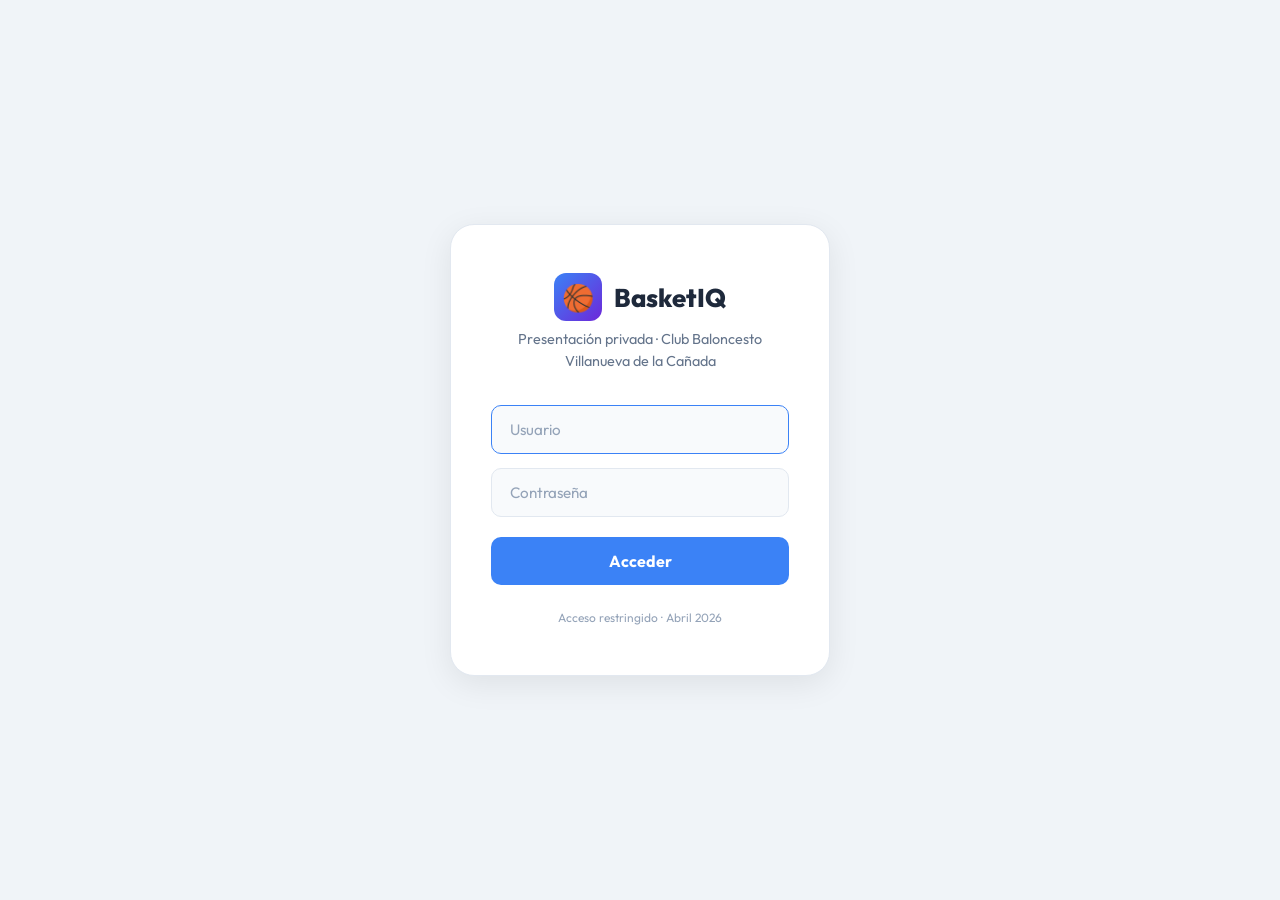
==== commit 7ef9692e: "fix: add Perfil Baloncesto label to align Trayectoria sections" ====
--- a/pitch-club-deploy/index.html
+++ b/pitch-club-deploy/index.html
@@ -558,8 +558,9 @@
           </div>
           <div style="padding:20px 24px;">
             <p style="font-size:0.8rem;color:var(--muted);line-height:1.65;margin-bottom:16px;">Apasionado del baloncesto desde siempre: primero como jugador, hoy como entrenador federado. Ingeniero con más de 15 años transformando plataformas globales. El genio detrás de BasketIQ.</p>
-            <div style="background:rgba(249,115,22,0.08);border:1px solid rgba(249,115,22,0.2);border-radius:10px;padding:12px 14px;margin-bottom:14px;">
-              <div style="display:flex;flex-direction:column;gap:6px;">
+            <p style="font-size:0.68rem;font-weight:700;text-transform:uppercase;letter-spacing:0.05em;color:var(--muted);margin-bottom:8px;">Perfil Baloncesto</p>
+            <div style="background:rgba(249,115,22,0.08);border:1px solid rgba(249,115,22,0.2);border-radius:10px;padding:16px 14px;margin-bottom:14px;">
+              <div style="display:flex;flex-direction:column;gap:10px;">
                 <div style="display:flex;align-items:flex-start;gap:8px;"><span style="font-size:14px;flex-shrink:0;">🏀</span><div><p style="font-size:0.72rem;font-weight:600;color:#f97316;">Entrenador Nivel II — Categorías de base</p></div></div>
                 <div style="height:0.5px;background:rgba(249,115,22,0.2);"></div>
                 <div style="display:flex;align-items:flex-start;gap:8px;"><span style="font-size:14px;flex-shrink:0;">📚</span><div><p style="font-size:0.72rem;font-weight:600;color:#f97316;">Formación continua en metodología y pedagogía del baloncesto</p></div></div>
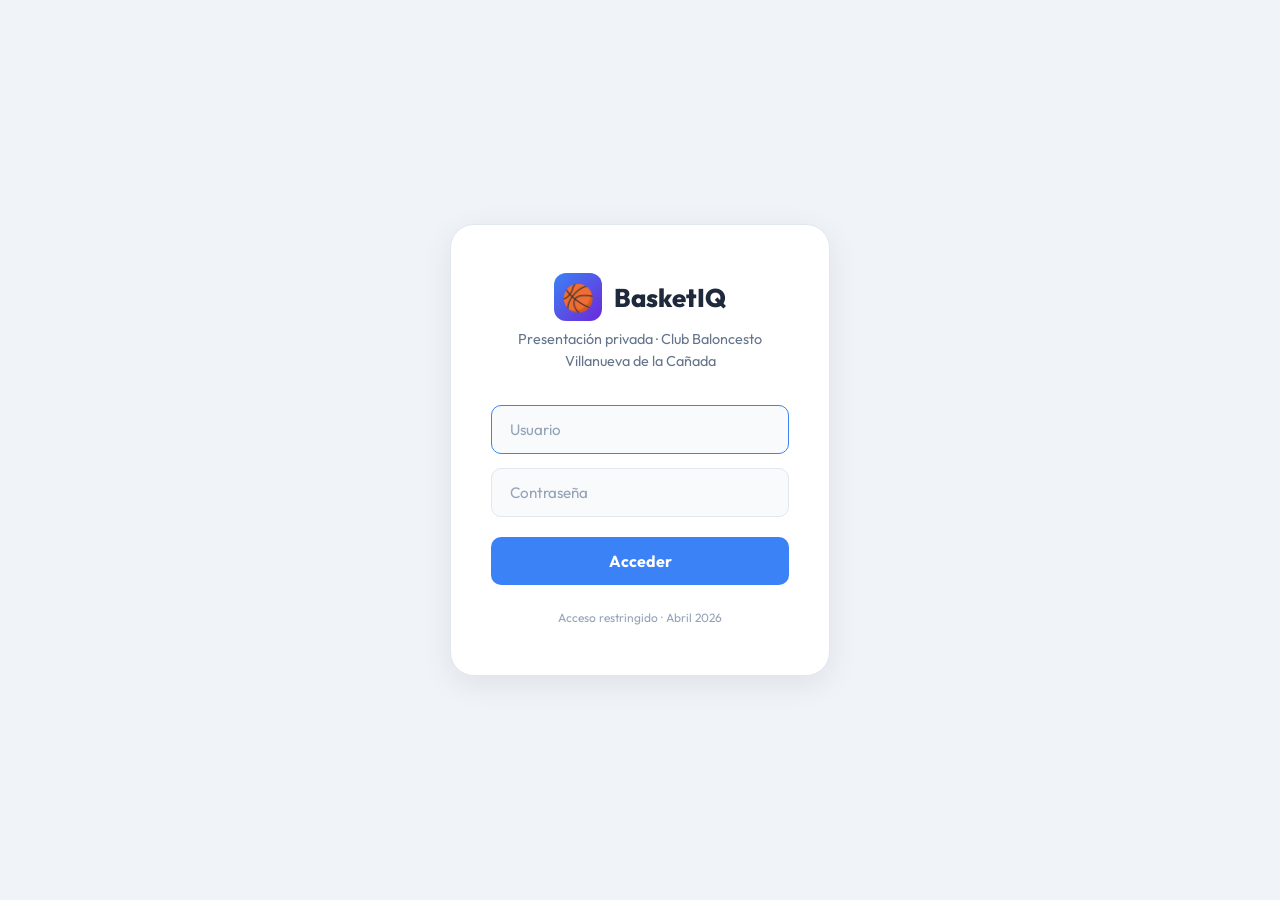
==== commit cb7434c6: "fix: increase spacing between basketball block and Trayectoria Tech" ====
--- a/pitch-club-deploy/index.html
+++ b/pitch-club-deploy/index.html
@@ -559,7 +559,7 @@
           <div style="padding:20px 24px;">
             <p style="font-size:0.8rem;color:var(--muted);line-height:1.65;margin-bottom:16px;">Apasionado del baloncesto desde siempre: primero como jugador, hoy como entrenador federado. Ingeniero con más de 15 años transformando plataformas globales. El genio detrás de BasketIQ.</p>
             <p style="font-size:0.68rem;font-weight:700;text-transform:uppercase;letter-spacing:0.05em;color:var(--muted);margin-bottom:8px;">Perfil Baloncesto</p>
-            <div style="background:rgba(249,115,22,0.08);border:1px solid rgba(249,115,22,0.2);border-radius:10px;padding:16px 14px;margin-bottom:14px;">
+            <div style="background:rgba(249,115,22,0.08);border:1px solid rgba(249,115,22,0.2);border-radius:10px;padding:16px 14px;margin-bottom:28px;">
               <div style="display:flex;flex-direction:column;gap:10px;">
                 <div style="display:flex;align-items:flex-start;gap:8px;"><span style="font-size:14px;flex-shrink:0;">🏀</span><div><p style="font-size:0.72rem;font-weight:600;color:#f97316;">Entrenador Nivel II — Categorías de base</p></div></div>
                 <div style="height:0.5px;background:rgba(249,115,22,0.2);"></div>
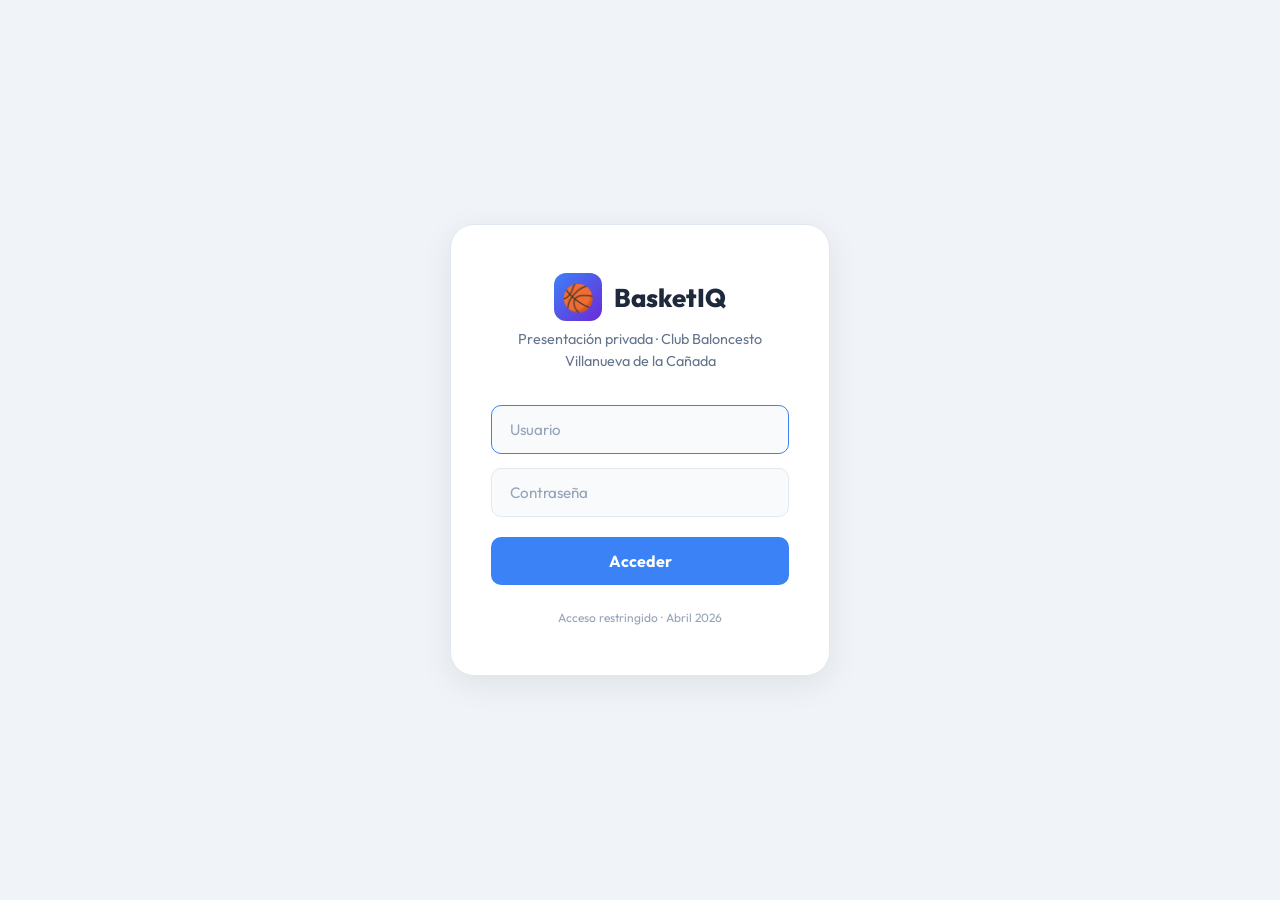
==== commit c79e79b3: "fix: adjust basketball block margin to 20px" ====
--- a/pitch-club-deploy/index.html
+++ b/pitch-club-deploy/index.html
@@ -167,6 +167,7 @@
       #s7 .card>div:first-child>div{gap:10px!important}
       #s7 .card>div:last-child>p:first-child{font-size:0.7rem!important;line-height:1.5!important;margin-bottom:8px!important}
       #s7 .card>div:last-child>div{padding:8px 10px!important;margin-bottom:8px!important}
+      #s7 .card>div:last-child>div[style*="border:1px solid rgba(249"]{margin-bottom:20px!important}
       #s7 .card>div:last-child>div>div{gap:4px!important}
       #s7 .card>div:last-child>div>div>div span{font-size:12px!important}
       #s7 .card>div:last-child>div>div>div>div>p{font-size:0.62rem!important}
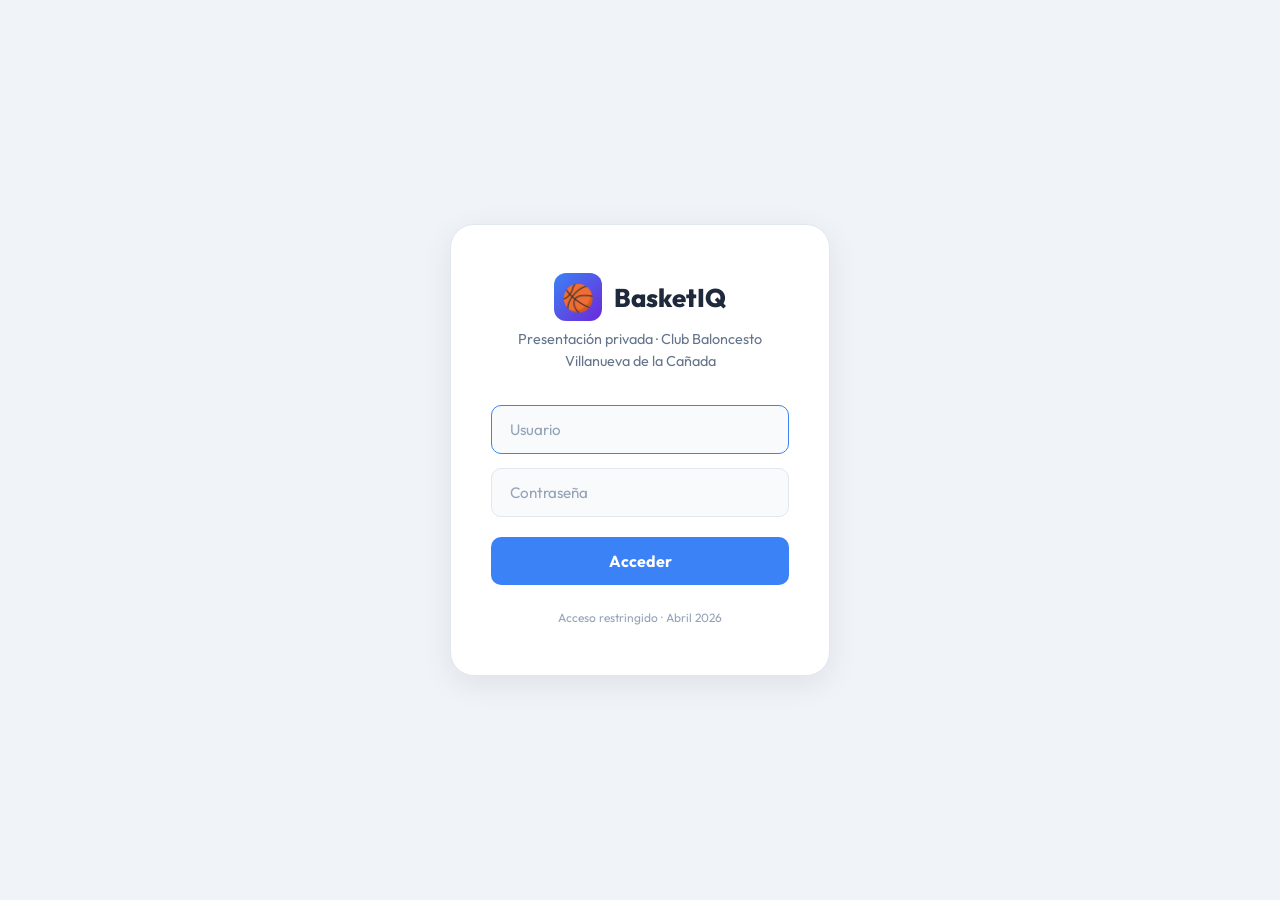
==== commit 1d6dcc04: "fix: clarify ayudas 7000€ para el club" ====
--- a/pitch-club-deploy/index.html
+++ b/pitch-club-deploy/index.html
@@ -523,7 +523,7 @@
       <div style="display:grid;grid-template-columns:1fr 1fr 1fr;gap:24px;max-width:1100px;margin:0 auto;">
         <div class="card" style="text-align:left;padding:24px;"><h3 style="color:var(--green);margin-bottom:14px;font-size:1.05rem;">🤝 Modelo de Costes</h3><div style="display:flex;flex-direction:column;gap:8px;"><div style="background:rgba(5,150,105,0.08);padding:10px 12px;border-radius:8px;border-left:3px solid var(--green);"><div style="font-size:0.72rem;color:var(--green);font-weight:700;margin-bottom:3px;">2026 — 2027</div><div style="font-size:0.82rem;font-weight:700;">COSTE CERO</div><div style="font-size:0.7rem;color:var(--muted);margin-top:2px;">Sois nuestros primeros testers</div></div><div style="background:var(--blue-dim);padding:10px 12px;border-radius:8px;border-left:3px solid var(--blue);"><div style="font-size:0.72rem;color:var(--blue);font-weight:700;margin-bottom:3px;">Desde 2028</div><div style="font-size:0.82rem;font-weight:700;">Solo infraestructura</div><div style="font-size:0.7rem;color:var(--muted);margin-top:2px;">WhatsApp, IA, hosting</div></div></div></div>
         <div class="card" style="text-align:left;padding:24px;"><h3 style="color:var(--blue);margin-bottom:14px;font-size:1.05rem;">🎯 Relación Estratégica</h3><p style="font-size:0.8rem;color:var(--muted);margin-bottom:8px;">CB Villanueva de la Cañada es nuestro <strong class="text-strong">primer apoyo institucional</strong> y partner de desarrollo.</p><ul style="list-style:none;display:flex;flex-direction:column;gap:5px;padding-left:0;"><li style="font-size:0.75rem;color:var(--muted);display:flex;gap:6px;"><span style="color:var(--blue);flex-shrink:0;">✓</span>Soporte prioritario y dedicado</li><li style="font-size:0.75rem;color:var(--muted);display:flex;gap:6px;"><span style="color:var(--blue);flex-shrink:0;">✓</span>Acceso anticipado a funcionalidades</li><li style="font-size:0.75rem;color:var(--muted);display:flex;gap:6px;"><span style="color:var(--blue);flex-shrink:0;">✓</span>Influencia directa en la hoja de ruta</li></ul><div style="margin-top:10px;background:rgba(37,99,235,0.06);padding:8px 10px;border-radius:6px;border:1px dashed rgba(37,99,235,0.3);"><p style="font-size:0.7rem;color:var(--muted);"><strong style="color:var(--blue);">Próximo objetivo:</strong> Ampliar colaboraciones con universidades e instituciones deportivas.</p></div></div>
-        <div class="card" style="text-align:left;padding:24px;"><h3 style="color:#a855f7;margin-bottom:14px;font-size:1.05rem;">💰 Ayudas Compartidas</h3><p style="font-size:0.8rem;color:var(--muted);margin-bottom:8px;">Solicitud conjunta de <strong class="text-strong">ayudas hasta 7.000€</strong> (Madrid Emprende 2026).</p><ul style="list-style:none;display:flex;flex-direction:column;gap:5px;padding-left:0;"><li style="font-size:0.75rem;color:var(--muted);display:flex;gap:6px;"><span style="color:#a855f7;flex-shrink:0;">•</span>Mejora de la aplicación</li><li style="font-size:0.75rem;color:var(--muted);display:flex;gap:6px;"><span style="color:#a855f7;flex-shrink:0;">•</span>Soporte a implantación y testeo</li><li style="font-size:0.75rem;color:var(--muted);display:flex;gap:6px;"><span style="color:#a855f7;flex-shrink:0;">•</span>Formación de entrenadores</li></ul><div style="margin-top:10px;background:rgba(168,85,247,0.06);padding:8px 10px;border-radius:6px;border:1px dashed rgba(168,85,247,0.3);"><p style="font-size:0.7rem;color:var(--muted);margin-bottom:6px;"><strong style="color:#a855f7;">Otras fuentes 2026-2027:</strong></p><div style="display:flex;flex-wrap:wrap;gap:4px;"><span style="font-size:0.62rem;padding:3px 8px;border-radius:10px;background:rgba(37,99,235,0.1);color:var(--blue);font-weight:600;">🇪🇺 Fondos UE</span><span style="font-size:0.62rem;padding:3px 8px;border-radius:10px;background:rgba(5,150,105,0.1);color:var(--green);font-weight:600;">🏅 Inst. Deportivas</span><span style="font-size:0.62rem;padding:3px 8px;border-radius:10px;background:rgba(168,85,247,0.1);color:#a855f7;font-weight:600;">🎓 Formación</span><span style="font-size:0.62rem;padding:3px 8px;border-radius:10px;background:rgba(251,191,36,0.1);color:#d97706;font-weight:600;">🏛️ CCAA / Local</span></div></div></div>
+        <div class="card" style="text-align:left;padding:24px;"><h3 style="color:#a855f7;margin-bottom:14px;font-size:1.05rem;">💰 Ayudas Compartidas</h3><p style="font-size:0.8rem;color:var(--muted);margin-bottom:8px;">Solicitud conjunta de <strong class="text-strong">ayudas hasta 7.000€ para el club</strong> (Madrid Emprende 2026).</p><ul style="list-style:none;display:flex;flex-direction:column;gap:5px;padding-left:0;"><li style="font-size:0.75rem;color:var(--muted);display:flex;gap:6px;"><span style="color:#a855f7;flex-shrink:0;">•</span>Mejora de la aplicación</li><li style="font-size:0.75rem;color:var(--muted);display:flex;gap:6px;"><span style="color:#a855f7;flex-shrink:0;">•</span>Soporte a implantación y testeo</li><li style="font-size:0.75rem;color:var(--muted);display:flex;gap:6px;"><span style="color:#a855f7;flex-shrink:0;">•</span>Formación de entrenadores</li></ul><div style="margin-top:10px;background:rgba(168,85,247,0.06);padding:8px 10px;border-radius:6px;border:1px dashed rgba(168,85,247,0.3);"><p style="font-size:0.7rem;color:var(--muted);margin-bottom:6px;"><strong style="color:#a855f7;">Otras fuentes 2026-2027:</strong></p><div style="display:flex;flex-wrap:wrap;gap:4px;"><span style="font-size:0.62rem;padding:3px 8px;border-radius:10px;background:rgba(37,99,235,0.1);color:var(--blue);font-weight:600;">🇪🇺 Fondos UE</span><span style="font-size:0.62rem;padding:3px 8px;border-radius:10px;background:rgba(5,150,105,0.1);color:var(--green);font-weight:600;">🏅 Inst. Deportivas</span><span style="font-size:0.62rem;padding:3px 8px;border-radius:10px;background:rgba(168,85,247,0.1);color:#a855f7;font-weight:600;">🎓 Formación</span><span style="font-size:0.62rem;padding:3px 8px;border-radius:10px;background:rgba(251,191,36,0.1);color:#d97706;font-weight:600;">🏛️ CCAA / Local</span></div></div></div>
       </div>
       <a href="#s7" class="scroll-hint">Quiénes somos <svg width="16" height="16" viewBox="0 0 16 16" fill="none"><path d="M8 3v10M4 9l4 4 4-4" stroke="currentColor" stroke-width="2" stroke-linecap="round" stroke-linejoin="round"/></svg></a>
     </div>
